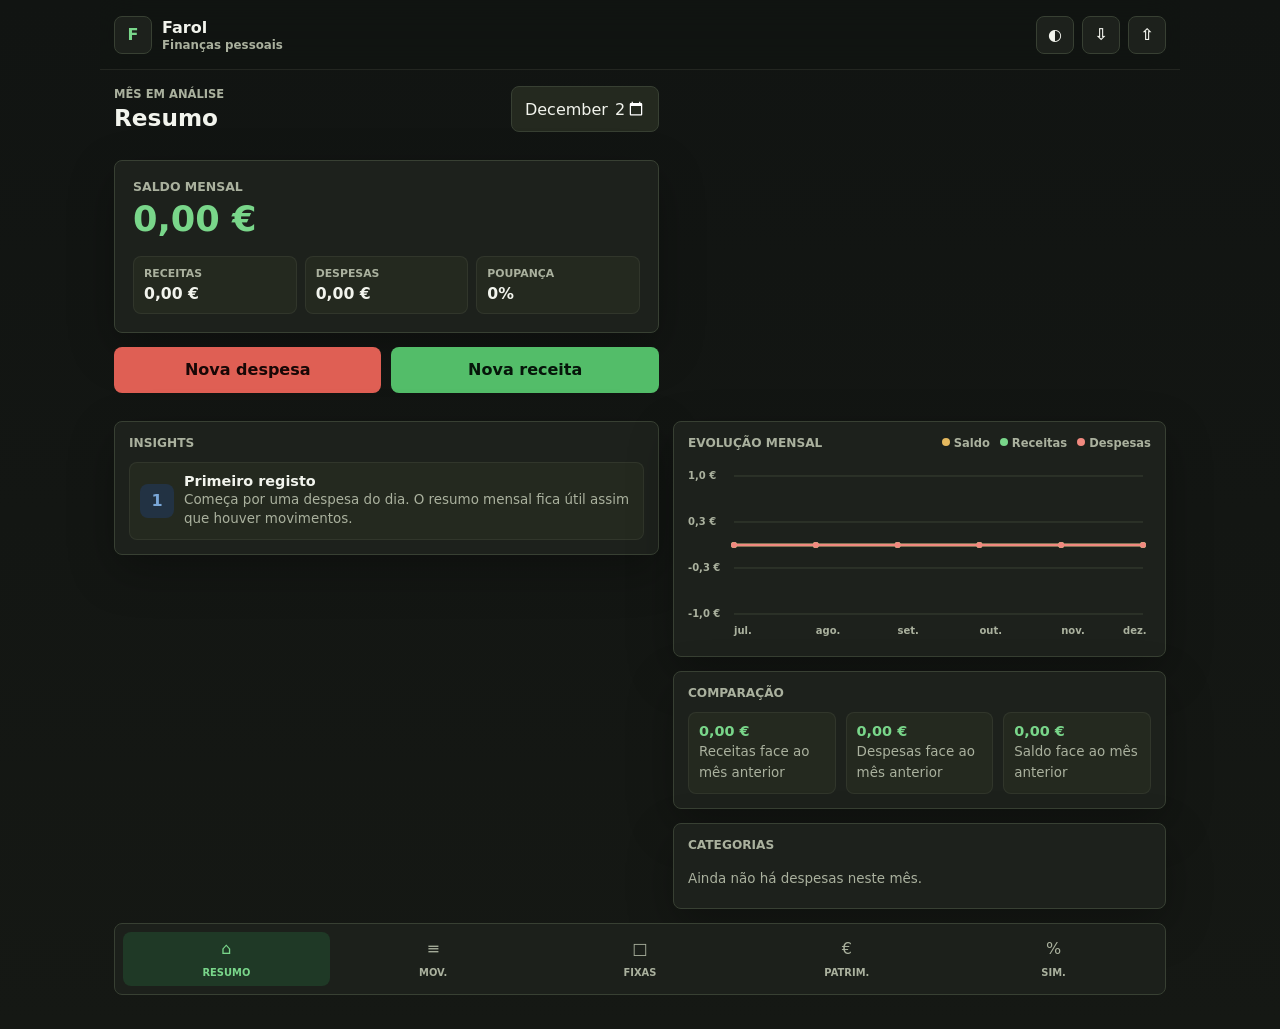
==== farol-financas-single.html @ 8cc8b047 "Add files via upload" ====
﻿<!doctype html>
<html lang="pt-PT">
  <head>
    <meta charset="utf-8" />
    <meta name="viewport" content="width=device-width, initial-scale=1, viewport-fit=cover" />
    <meta name="theme-color" content="#111412" />
    <meta name="apple-mobile-web-app-capable" content="yes" />
    <meta name="apple-mobile-web-app-title" content="Farol" />
    <meta name="apple-mobile-web-app-status-bar-style" content="black-translucent" />
    <title>Farol - Finan&ccedil;as pessoais</title>
    <style>
:root {
  color-scheme: dark;
  font-family:
    Inter, ui-sans-serif, system-ui, -apple-system, BlinkMacSystemFont, "Segoe UI",
    sans-serif;
  --bg: #111412;
  --page: #151814;
  --surface: #1d211c;
  --surface-2: #24291f;
  --surface-3: #2e3428;
  --border: #384033;
  --text: #f2f4ed;
  --muted: #aab19e;
  --faint: #757f6a;
  --success: #79d68a;
  --success-strong: #53bd69;
  --success-soft: #1f3926;
  --danger: #f1897f;
  --danger-strong: #df5f54;
  --danger-soft: #452724;
  --amber: #e4b85e;
  --amber-soft: #3c321f;
  --blue: #7aa7d8;
  --blue-soft: #223243;
  --shadow: 0 16px 46px rgb(0 0 0 / 0.28);
  --radius: 8px;
}

:root[data-theme="light"] {
  color-scheme: light;
  --bg: #f5f1e8;
  --page: #fbf8f1;
  --surface: #ffffff;
  --surface-2: #f0eadf;
  --surface-3: #e7dfd1;
  --border: #d8cfbf;
  --text: #20251f;
  --muted: #6a705f;
  --faint: #8c927f;
  --success: #176b3a;
  --success-strong: #0f7f3f;
  --success-soft: #e3f2e5;
  --danger: #a9372e;
  --danger-strong: #c2463b;
  --danger-soft: #f7dedb;
  --amber: #90640e;
  --amber-soft: #f5e7c8;
  --blue: #246393;
  --blue-soft: #dceaf5;
  --shadow: 0 12px 34px rgb(72 54 27 / 0.13);
}

* {
  box-sizing: border-box;
}

html {
  background: var(--bg);
}

body {
  min-height: 100vh;
  margin: 0;
  background: linear-gradient(180deg, var(--bg), var(--page));
  color: var(--text);
}

button,
input,
select {
  font: inherit;
}

button,
label,
select {
  -webkit-tap-highlight-color: transparent;
}

button {
  cursor: pointer;
}

button:disabled {
  cursor: not-allowed;
  opacity: 0.55;
}

h1,
h2,
p {
  margin-top: 0;
}

.app {
  width: min(1080px, 100%);
  min-height: 100vh;
  margin: 0 auto;
  padding: 0 14px calc(92px + env(safe-area-inset-bottom));
}

.topbar {
  position: sticky;
  top: 0;
  z-index: 20;
  display: flex;
  align-items: center;
  justify-content: space-between;
  gap: 12px;
  min-height: 70px;
  margin: 0 -14px;
  padding: calc(10px + env(safe-area-inset-top)) 14px 10px;
  border-bottom: 1px solid rgb(128 138 116 / 0.16);
  background: color-mix(in srgb, var(--bg) 90%, transparent);
  backdrop-filter: blur(18px);
}

.brand {
  display: inline-flex;
  align-items: center;
  gap: 10px;
  max-width: 62%;
  border: 0;
  background: transparent;
  color: var(--text);
  padding: 0;
  text-align: left;
}

.brand-mark {
  display: grid;
  width: 38px;
  height: 38px;
  flex: 0 0 auto;
  place-items: center;
  border: 1px solid var(--border);
  border-radius: 8px;
  background: var(--surface);
  color: var(--success);
  font-weight: 900;
}

.brand strong,
.brand small {
  display: block;
  overflow: hidden;
  text-overflow: ellipsis;
  white-space: nowrap;
}

.brand strong {
  font-size: 1rem;
}

.brand small {
  margin-top: 1px;
  color: var(--muted);
  font-size: 0.74rem;
  font-weight: 700;
}

.top-actions {
  display: flex;
  gap: 8px;
  align-items: center;
}

.icon-button {
  display: inline-grid;
  width: 38px;
  height: 38px;
  place-items: center;
  border: 1px solid var(--border);
  border-radius: 8px;
  background: var(--surface);
  color: var(--text);
  font-size: 1rem;
  font-weight: 900;
}

.file-button {
  cursor: pointer;
}

.file-button input {
  display: none;
}

.view {
  display: none;
  padding-top: 16px;
}

.view.active {
  display: block;
}

.month-strip,
.section-title {
  display: flex;
  align-items: end;
  justify-content: space-between;
  gap: 14px;
  margin-bottom: 14px;
}

.section-title {
  display: block;
}

.overline {
  margin-bottom: 4px;
  color: var(--muted);
  font-size: 0.72rem;
  font-weight: 900;
  letter-spacing: 0;
  text-transform: uppercase;
}

h1 {
  margin-bottom: 0;
  font-size: 1.45rem;
  line-height: 1.15;
  letter-spacing: 0;
}

h2 {
  margin-bottom: 0;
  color: var(--muted);
  font-size: 0.76rem;
  font-weight: 900;
  letter-spacing: 0;
  text-transform: uppercase;
}

input,
select {
  width: 100%;
  min-height: 46px;
  border: 1px solid var(--border);
  border-radius: 8px;
  background: var(--surface-2);
  color: var(--text);
  padding: 0 12px;
  outline: none;
}

input:focus,
select:focus {
  border-color: var(--success);
  box-shadow: 0 0 0 3px color-mix(in srgb, var(--success) 22%, transparent);
}

label {
  display: grid;
  gap: 7px;
  color: var(--muted);
  font-size: 0.74rem;
  font-weight: 900;
  letter-spacing: 0;
  text-transform: uppercase;
}

#monthPicker {
  width: 148px;
}

.balance-panel,
.panel {
  border: 1px solid var(--border);
  border-radius: var(--radius);
  background: var(--surface);
  box-shadow: var(--shadow);
}

.balance-panel {
  padding: 18px;
}

.balance-panel > p {
  margin-bottom: 7px;
  color: var(--muted);
  font-size: 0.78rem;
  font-weight: 900;
  text-transform: uppercase;
}

.balance-panel > strong {
  display: block;
  margin-bottom: 18px;
  font-size: 2.2rem;
  line-height: 1.05;
  font-variant-numeric: tabular-nums;
}

.summary-grid {
  display: grid;
  grid-template-columns: repeat(3, minmax(0, 1fr));
  gap: 8px;
}

.summary-grid.two {
  grid-template-columns: repeat(2, minmax(0, 1fr));
}

.summary-grid article {
  min-width: 0;
  border: 1px solid rgb(128 138 116 / 0.14);
  border-radius: 8px;
  background: var(--surface-2);
  padding: 10px;
}

.summary-grid span {
  display: block;
  margin-bottom: 4px;
  color: var(--muted);
  font-size: 0.68rem;
  font-weight: 900;
  text-transform: uppercase;
}

.summary-grid strong {
  display: block;
  overflow-wrap: anywhere;
  font-size: 0.98rem;
  font-variant-numeric: tabular-nums;
}

.quick-actions {
  display: grid;
  grid-template-columns: 1fr 1fr;
  gap: 10px;
  margin: 12px 0 14px;
}

.primary-button,
.small-button {
  min-height: 46px;
  border: 1px solid transparent;
  border-radius: 8px;
  background: var(--text);
  color: var(--bg);
  padding: 0 14px;
  font-weight: 900;
}

.primary-button.danger {
  background: var(--danger-strong);
  color: #180706;
}

.primary-button.success {
  background: var(--success-strong);
  color: #06150a;
}

:root[data-theme="light"] .primary-button.danger,
:root[data-theme="light"] .primary-button.success {
  color: #fff;
}

.small-button {
  min-height: 36px;
  background: var(--surface-2);
  color: var(--text);
  border-color: var(--border);
  font-size: 0.8rem;
}

.panel {
  margin-top: 14px;
  padding: 14px;
}

.section-head {
  display: flex;
  align-items: center;
  justify-content: space-between;
  gap: 12px;
  margin-bottom: 12px;
}

.legend {
  display: flex;
  gap: 10px;
  align-items: center;
  color: var(--muted);
  font-size: 0.72rem;
  font-weight: 800;
}

.dot {
  display: inline-block;
  width: 8px;
  height: 8px;
  margin-right: 4px;
  border-radius: 999px;
  vertical-align: 1px;
}

.dot.balance {
  background: var(--amber);
}

.dot.income {
  background: var(--success);
}

.dot.expense {
  background: var(--danger);
}

.chart-panel canvas {
  display: block;
  width: 100%;
  height: 180px;
}

#investmentChart {
  height: 210px;
}

.insight-list,
.metric-grid,
.category-list,
.fixed-list,
.simple-list,
.transaction-groups {
  display: grid;
  gap: 10px;
}

.insight-item,
.metric-card,
.category-row,
.fixed-item,
.simple-item,
.month-group {
  border: 1px solid rgb(128 138 116 / 0.14);
  border-radius: 8px;
  background: var(--surface-2);
}

.insight-item {
  display: grid;
  grid-template-columns: 34px 1fr;
  gap: 10px;
  align-items: center;
  padding: 10px;
}

.insight-item .badge {
  display: grid;
  width: 34px;
  height: 34px;
  place-items: center;
  border-radius: 8px;
  background: var(--blue-soft);
  color: var(--blue);
  font-weight: 900;
}

.insight-item strong,
.metric-card strong {
  display: block;
  margin-bottom: 2px;
  font-size: 0.9rem;
}

.insight-item p,
.metric-card span,
.empty {
  margin-bottom: 0;
  color: var(--muted);
  font-size: 0.84rem;
  line-height: 1.4;
}

.metric-grid {
  grid-template-columns: repeat(3, minmax(0, 1fr));
}

.metric-card {
  padding: 10px;
}

.metric-card strong {
  overflow-wrap: anywhere;
  font-variant-numeric: tabular-nums;
}

.category-row {
  padding: 10px;
}

.category-meta,
.row-line {
  display: flex;
  justify-content: space-between;
  gap: 12px;
  align-items: center;
}

.category-meta strong,
.row-line strong {
  min-width: 0;
  overflow: hidden;
  text-overflow: ellipsis;
  white-space: nowrap;
}

.category-meta span,
.row-line span {
  color: var(--muted);
  white-space: nowrap;
  font-variant-numeric: tabular-nums;
}

.bar {
  height: 8px;
  margin-top: 8px;
  overflow: hidden;
  border-radius: 999px;
  background: var(--surface-3);
}

.bar div {
  height: 100%;
  border-radius: inherit;
  background: var(--danger);
}

.month-group {
  padding: 12px;
}

.month-group h3 {
  margin: 0 0 8px;
  font-size: 0.92rem;
}

.transaction {
  display: grid;
  grid-template-columns: 1fr auto;
  gap: 8px 12px;
  align-items: center;
  padding: 11px 0;
  border-top: 1px solid rgb(128 138 116 / 0.14);
}

.transaction:first-of-type {
  border-top: 0;
}

.transaction-title {
  min-width: 0;
}

.transaction-title strong {
  display: block;
  overflow: hidden;
  text-overflow: ellipsis;
  white-space: nowrap;
}

.transaction-title span {
  display: block;
  margin-top: 3px;
  color: var(--muted);
  font-size: 0.78rem;
}

.amount {
  font-weight: 900;
  white-space: nowrap;
  font-variant-numeric: tabular-nums;
}

.income {
  color: var(--success);
}

.expense {
  color: var(--danger);
}

.delete-button,
.use-button {
  grid-column: 1 / -1;
  justify-self: start;
  min-height: 32px;
  border: 1px solid var(--border);
  border-radius: 8px;
  background: var(--surface);
  color: var(--muted);
  padding: 0 10px;
  font-size: 0.76rem;
  font-weight: 900;
}

.use-button {
  color: var(--text);
}

.compact-form {
  display: grid;
  gap: 12px;
}

.field-row,
.simulator-grid {
  display: grid;
  grid-template-columns: 1fr 100px;
  gap: 10px;
}

.simulator-grid {
  grid-template-columns: 1fr 1fr;
}

.fixed-item,
.simple-item {
  display: grid;
  gap: 9px;
  padding: 11px;
}

.fixed-actions,
.item-actions {
  display: flex;
  gap: 8px;
  flex-wrap: wrap;
}

.simple-item p,
.fixed-item p {
  margin: 0;
  color: var(--muted);
  font-size: 0.82rem;
}

.movement-dialog {
  width: min(440px, calc(100% - 20px));
  max-height: min(760px, calc(100vh - 24px));
  margin: auto auto 10px;
  border: 1px solid var(--border);
  border-radius: 10px 10px 8px 8px;
  background: var(--surface);
  color: var(--text);
  box-shadow: 0 24px 72px rgb(0 0 0 / 0.5);
}

.movement-dialog::backdrop {
  background: rgb(0 0 0 / 0.62);
  backdrop-filter: blur(4px);
}

.movement-form {
  display: grid;
  gap: 12px;
  padding: 16px;
}

.dialog-head {
  display: flex;
  justify-content: space-between;
  gap: 12px;
  align-items: start;
}

.dialog-head h2 {
  color: var(--text);
  font-size: 1.15rem;
  text-transform: none;
}

.segmented {
  display: grid;
  grid-template-columns: 1fr 1fr;
  gap: 4px;
  border-radius: 8px;
  background: var(--surface-2);
  padding: 4px;
}

.segmented button {
  min-height: 42px;
  border: 0;
  border-radius: 6px;
  background: transparent;
  color: var(--muted);
  font-weight: 900;
}

.segmented .active[data-type="expense"] {
  background: var(--danger-strong);
  color: #fff;
}

.segmented .active[data-type="income"] {
  background: var(--success-strong);
  color: #06150a;
}

:root[data-theme="light"] .segmented .active[data-type="income"] {
  color: #fff;
}

.chips {
  display: flex;
  gap: 8px;
  overflow-x: auto;
  padding-bottom: 2px;
  scrollbar-width: none;
}

.chips::-webkit-scrollbar {
  display: none;
}

.chip {
  min-height: 34px;
  flex: 0 0 auto;
  border: 1px solid var(--border);
  border-radius: 8px;
  background: var(--surface-2);
  color: var(--text);
  padding: 0 10px;
  font-size: 0.78rem;
  font-weight: 900;
}

.chip.active {
  border-color: var(--success);
  background: var(--success-soft);
}

.bottom-nav {
  position: fixed;
  right: 0;
  bottom: 0;
  left: 0;
  z-index: 18;
  display: grid;
  grid-template-columns: repeat(5, 1fr);
  width: min(1080px, 100%);
  margin: 0 auto;
  border-top: 1px solid var(--border);
  background: color-mix(in srgb, var(--surface) 94%, transparent);
  padding: 8px 8px calc(8px + env(safe-area-inset-bottom));
  backdrop-filter: blur(18px);
}

.bottom-nav button {
  display: grid;
  gap: 2px;
  min-width: 0;
  min-height: 54px;
  place-items: center;
  border: 0;
  border-radius: 8px;
  background: transparent;
  color: var(--muted);
  padding: 4px 2px;
}

.bottom-nav span {
  font-size: 1rem;
  line-height: 1;
}

.bottom-nav strong {
  width: 100%;
  overflow: hidden;
  text-overflow: ellipsis;
  white-space: nowrap;
  font-size: 0.62rem;
  letter-spacing: 0;
  text-transform: uppercase;
}

.bottom-nav button.active {
  background: var(--success-soft);
  color: var(--success);
}

.empty {
  padding: 6px 0;
}

@media (max-width: 370px) {
  .app {
    padding-right: 10px;
    padding-left: 10px;
  }

  .topbar {
    margin-right: -10px;
    margin-left: -10px;
    padding-right: 10px;
    padding-left: 10px;
  }

  .summary-grid,
  .metric-grid,
  .simulator-grid {
    grid-template-columns: 1fr;
  }

  .balance-panel > strong {
    font-size: 1.75rem;
  }

  .legend {
    display: none;
  }
}

@media (min-width: 760px) {
  .app {
    padding-bottom: 34px;
  }

  .view.active {
    display: grid;
    grid-template-columns: repeat(2, minmax(0, 1fr));
    gap: 14px;
    align-items: start;
  }

  #view-dashboard.active {
    grid-template-columns: 1.05fr 0.95fr;
  }

  .month-strip,
  .section-title,
  .quick-actions,
  .balance-panel,
  .insights-panel,
  #view-dashboard .chart-panel {
    grid-column: 1;
  }

  #view-dashboard .panel:nth-of-type(n + 3) {
    grid-column: 2;
  }

  .panel,
  .balance-panel,
  .quick-actions {
    margin-top: 0;
  }

  .bottom-nav {
    position: sticky;
    bottom: auto;
    top: calc(70px + env(safe-area-inset-top));
    margin-top: 14px;
    border: 1px solid var(--border);
    border-radius: 8px;
  }
}

    </style>
  </head>
  <body>
    <main class="app">
      <header class="topbar">
        <button class="brand" data-view-target="dashboard" type="button" aria-label="Ir para o resumo">
          <span class="brand-mark" aria-hidden="true">F</span>
          <span>
            <strong>Farol</strong>
            <small>Finan&ccedil;as pessoais</small>
          </span>
        </button>

        <div class="top-actions">
          <button id="themeBtn" class="icon-button" type="button" aria-label="Alternar tema">
            <span aria-hidden="true">◐</span>
          </button>
          <button id="exportBtn" class="icon-button" type="button" aria-label="Exportar dados">
            <span aria-hidden="true">⇩</span>
          </button>
          <label class="icon-button file-button" aria-label="Importar dados">
            <span aria-hidden="true">⇧</span>
            <input id="importInput" type="file" accept="application/json" />
          </label>
        </div>
      </header>

      <section class="view active" id="view-dashboard" aria-labelledby="dashboardTitle">
        <div class="month-strip">
          <div>
            <p class="overline">M&ecirc;s em an&aacute;lise</p>
            <h1 id="dashboardTitle">Resumo</h1>
          </div>
          <input id="monthPicker" type="month" aria-label="Escolher m&ecirc;s" />
        </div>

        <section class="balance-panel" aria-label="Resumo financeiro do m&ecirc;s">
          <p>Saldo mensal</p>
          <strong id="balanceTotal">0,00 &euro;</strong>
          <div class="summary-grid">
            <article>
              <span>Receitas</span>
              <strong id="incomeTotal">0,00 &euro;</strong>
            </article>
            <article>
              <span>Despesas</span>
              <strong id="expenseTotal">0,00 &euro;</strong>
            </article>
            <article>
              <span>Poupan&ccedil;a</span>
              <strong id="savingsRate">0%</strong>
            </article>
          </div>
        </section>

        <div class="quick-actions">
          <button id="quickExpense" class="primary-button danger" type="button">Nova despesa</button>
          <button id="quickIncome" class="primary-button success" type="button">Nova receita</button>
        </div>

        <section class="panel insights-panel" aria-label="Insights autom&aacute;ticos">
          <div class="section-head">
            <h2>Insights</h2>
          </div>
          <div id="insightList" class="insight-list"></div>
        </section>

        <section class="panel chart-panel" aria-label="Evolu&ccedil;&atilde;o financeira">
          <div class="section-head">
            <h2>Evolu&ccedil;&atilde;o mensal</h2>
            <div class="legend">
              <span><i class="dot balance"></i>Saldo</span>
              <span><i class="dot income"></i>Receitas</span>
              <span><i class="dot expense"></i>Despesas</span>
            </div>
          </div>
          <canvas id="monthlyChart" height="180"></canvas>
        </section>

        <section class="panel" aria-label="Compara&ccedil;&atilde;o com meses anteriores">
          <div class="section-head">
            <h2>Compara&ccedil;&atilde;o</h2>
          </div>
          <div id="comparisonGrid" class="metric-grid"></div>
        </section>

        <section class="panel" aria-label="Categorias do m&ecirc;s">
          <div class="section-head">
            <h2>Categorias</h2>
          </div>
          <div id="categoryBreakdown" class="category-list"></div>
        </section>
      </section>

      <section class="view" id="view-transactions" aria-labelledby="transactionsTitle">
        <div class="section-title">
          <p class="overline">Hist&oacute;rico</p>
          <h1 id="transactionsTitle">Movimentos</h1>
        </div>
        <div class="panel">
          <div class="section-head">
            <h2>Por m&ecirc;s</h2>
            <button id="addFromList" class="small-button" type="button">Adicionar</button>
          </div>
          <div id="transactionGroups" class="transaction-groups"></div>
        </div>
      </section>

      <section class="view" id="view-fixed" aria-labelledby="fixedTitle">
        <div class="section-title">
          <p class="overline">Base r&aacute;pida</p>
          <h1 id="fixedTitle">Despesas fixas</h1>
        </div>
        <form id="fixedForm" class="panel compact-form">
          <div class="section-head">
            <h2>Nova despesa fixa</h2>
          </div>
          <label>
            Nome
            <input id="fixedName" autocomplete="off" placeholder="Ex.: Renda, gin&aacute;sio, Netflix" required />
          </label>
          <div class="field-row">
            <label>
              Valor
              <input id="fixedAmount" inputmode="decimal" placeholder="0,00" required />
            </label>
            <label>
              Dia
              <input id="fixedDay" type="number" min="1" max="31" value="1" required />
            </label>
          </div>
          <label>
            Categoria
            <select id="fixedCategory"></select>
          </label>
          <button class="primary-button" type="submit">Guardar fixa</button>
        </form>

        <section class="panel">
          <div class="section-head">
            <h2>Guardadas</h2>
          </div>
          <div id="fixedList" class="fixed-list"></div>
        </section>
      </section>

      <section class="view" id="view-worth" aria-labelledby="worthTitle">
        <div class="section-title">
          <p class="overline">Patrim&oacute;nio</p>
          <h1 id="worthTitle">Crescimento</h1>
        </div>

        <section class="balance-panel worth-panel">
          <p>Patrim&oacute;nio atual</p>
          <strong id="netWorthTotal">0,00 &euro;</strong>
          <div class="summary-grid two">
            <article>
              <span>Varia&ccedil;&atilde;o</span>
              <strong id="netWorthChange">0,00 &euro;</strong>
            </article>
            <article>
              <span>Registos</span>
              <strong id="netWorthCount">0</strong>
            </article>
          </div>
        </section>

        <section class="panel chart-panel" aria-label="Gr&aacute;fico de patrim&oacute;nio">
          <div class="section-head">
            <h2>Gr&aacute;fico</h2>
          </div>
          <canvas id="netWorthChart" height="180"></canvas>
        </section>

        <form id="netWorthForm" class="panel compact-form">
          <div class="section-head">
            <h2>Novo registo</h2>
          </div>
          <label>
            Valor total
            <input id="netWorthAmount" inputmode="decimal" placeholder="0,00" required />
          </label>
          <label>
            Data
            <input id="netWorthDate" type="date" required />
          </label>
          <label>
            Nota
            <input id="netWorthNote" autocomplete="off" placeholder="Ex.: fim do m&ecirc;s, ap&oacute;s poupan&ccedil;a" />
          </label>
          <button class="primary-button" type="submit">Guardar patrim&oacute;nio</button>
        </form>

        <section class="panel">
          <div class="section-head">
            <h2>Registos</h2>
          </div>
          <div id="netWorthList" class="simple-list"></div>
        </section>
      </section>

      <section class="view" id="view-simulator" aria-labelledby="simulatorTitle">
        <div class="section-title">
          <p class="overline">Investimento</p>
          <h1 id="simulatorTitle">Simulador</h1>
        </div>

        <form id="simulatorForm" class="panel compact-form simulator-grid">
          <label>
            Valor inicial
            <input id="simInitial" inputmode="decimal" value="1000" />
          </label>
          <label>
            Refor&ccedil;o
            <input id="simContribution" inputmode="decimal" value="100" />
          </label>
          <label>
            Frequ&ecirc;ncia
            <select id="simFrequency">
              <option value="daily">Todos os dias</option>
              <option value="weekly">Todas as semanas</option>
              <option value="monthly" selected>Todos os meses</option>
              <option value="yearly">Todos os anos</option>
            </select>
          </label>
          <label>
            Valoriza&ccedil;&atilde;o anual
            <input id="simReturn" inputmode="decimal" value="6" />
          </label>
          <label>
            Prazo
            <input id="simYears" type="number" min="1" max="50" value="20" />
          </label>
        </form>

        <section class="balance-panel sim-panel">
          <p>Valor estimado</p>
          <strong id="simFinal">0,00 &euro;</strong>
          <div class="summary-grid two">
            <article>
              <span>Investido</span>
              <strong id="simInvested">0,00 &euro;</strong>
            </article>
            <article>
              <span>Juros</span>
              <strong id="simInterest">0,00 &euro;</strong>
            </article>
          </div>
        </section>

        <section class="panel chart-panel" aria-label="Crescimento potencial do investimento">
          <div class="section-head">
            <h2>Crescimento potencial</h2>
          </div>
          <canvas id="investmentChart" height="210"></canvas>
        </section>
      </section>

      <dialog id="movementDialog" class="movement-dialog">
        <form id="movementForm" method="dialog" class="movement-form">
          <div class="dialog-head">
            <div>
              <p class="overline">Registo r&aacute;pido</p>
              <h2 id="movementDialogTitle">Nova despesa</h2>
            </div>
            <button id="closeMovement" class="icon-button" type="button" aria-label="Fechar">×</button>
          </div>

          <div class="segmented" role="group" aria-label="Tipo de movimento">
            <button class="active" data-type="expense" type="button">Despesa</button>
            <button data-type="income" type="button">Receita</button>
          </div>

          <label id="fixedPresetWrap">
            Usar despesa fixa
            <select id="fixedPresetSelect">
              <option value="">Escolher modelo guardado</option>
            </select>
          </label>

          <label>
            Valor
            <input id="amount" inputmode="decimal" placeholder="0,00" required />
          </label>

          <label>
            Categoria
            <select id="category"></select>
          </label>

          <div id="categoryChips" class="chips" aria-label="Categorias r&aacute;pidas"></div>

          <label>
            Descri&ccedil;&atilde;o
            <input id="description" autocomplete="off" placeholder="Ex.: Continente, renda, ordenado" />
          </label>

          <label>
            Data
            <input id="date" type="date" required />
          </label>

          <button class="primary-button" id="saveMovement" type="submit">Guardar</button>
        </form>
      </dialog>

      <nav class="bottom-nav" aria-label="Navega&ccedil;&atilde;o principal">
        <button class="active" data-view-target="dashboard" type="button">
          <span aria-hidden="true">⌂</span>
          <strong>Resumo</strong>
        </button>
        <button data-view-target="transactions" type="button">
          <span aria-hidden="true">≡</span>
          <strong>Mov.</strong>
        </button>
        <button data-view-target="fixed" type="button">
          <span aria-hidden="true">□</span>
          <strong>Fixas</strong>
        </button>
        <button data-view-target="worth" type="button">
          <span aria-hidden="true">€</span>
          <strong>Patrim.</strong>
        </button>
        <button data-view-target="simulator" type="button">
          <span aria-hidden="true">%</span>
          <strong>Sim.</strong>
        </button>
      </nav>
    </main>

    <script>
const STORAGE_KEY = "financas-pessoais-html:v1";

const expenseCategories = [
  "Supermercado",
  "Casa",
  "Renda/Prestação",
  "Transportes",
  "Restauração",
  "Saúde",
  "Lazer",
  "Educação",
  "Seguros",
  "Subscrições",
  "Outros",
];

const incomeCategories = [
  "Salário",
  "Freelance",
  "Subsídio",
  "Reembolso",
  "Juros",
  "Venda",
  "Outros",
];

const defaultData = {
  version: 2,
  transactions: [],
  fixedExpenses: [],
  netWorth: [],
  settings: {
    theme: "dark",
  },
};

const money = new Intl.NumberFormat("pt-PT", {
  style: "currency",
  currency: "EUR",
});

const compactMoney = new Intl.NumberFormat("pt-PT", {
  style: "currency",
  currency: "EUR",
  notation: "compact",
  maximumFractionDigits: 1,
});

const monthFormatter = new Intl.DateTimeFormat("pt-PT", {
  month: "long",
  year: "numeric",
});

const shortMonthFormatter = new Intl.DateTimeFormat("pt-PT", {
  month: "short",
});

let state = normalizeData(loadData());
let selectedType = "expense";
let selectedMonth = currentMonthKey();
let activeView = "dashboard";
let lastPresetId = "";

const els = {
  views: document.querySelectorAll(".view"),
  navButtons: document.querySelectorAll("[data-view-target]"),
  monthPicker: document.querySelector("#monthPicker"),
  incomeTotal: document.querySelector("#incomeTotal"),
  expenseTotal: document.querySelector("#expenseTotal"),
  balanceTotal: document.querySelector("#balanceTotal"),
  savingsRate: document.querySelector("#savingsRate"),
  insightList: document.querySelector("#insightList"),
  comparisonGrid: document.querySelector("#comparisonGrid"),
  categoryBreakdown: document.querySelector("#categoryBreakdown"),
  transactionGroups: document.querySelector("#transactionGroups"),
  monthlyChart: document.querySelector("#monthlyChart"),
  netWorthChart: document.querySelector("#netWorthChart"),
  investmentChart: document.querySelector("#investmentChart"),
  quickExpense: document.querySelector("#quickExpense"),
  quickIncome: document.querySelector("#quickIncome"),
  addFromList: document.querySelector("#addFromList"),
  movementDialog: document.querySelector("#movementDialog"),
  movementDialogTitle: document.querySelector("#movementDialogTitle"),
  movementForm: document.querySelector("#movementForm"),
  closeMovement: document.querySelector("#closeMovement"),
  amount: document.querySelector("#amount"),
  category: document.querySelector("#category"),
  categoryChips: document.querySelector("#categoryChips"),
  description: document.querySelector("#description"),
  date: document.querySelector("#date"),
  fixedPresetWrap: document.querySelector("#fixedPresetWrap"),
  fixedPresetSelect: document.querySelector("#fixedPresetSelect"),
  fixedForm: document.querySelector("#fixedForm"),
  fixedName: document.querySelector("#fixedName"),
  fixedAmount: document.querySelector("#fixedAmount"),
  fixedDay: document.querySelector("#fixedDay"),
  fixedCategory: document.querySelector("#fixedCategory"),
  fixedList: document.querySelector("#fixedList"),
  netWorthForm: document.querySelector("#netWorthForm"),
  netWorthAmount: document.querySelector("#netWorthAmount"),
  netWorthDate: document.querySelector("#netWorthDate"),
  netWorthNote: document.querySelector("#netWorthNote"),
  netWorthTotal: document.querySelector("#netWorthTotal"),
  netWorthChange: document.querySelector("#netWorthChange"),
  netWorthCount: document.querySelector("#netWorthCount"),
  netWorthList: document.querySelector("#netWorthList"),
  simInitial: document.querySelector("#simInitial"),
  simContribution: document.querySelector("#simContribution"),
  simFrequency: document.querySelector("#simFrequency"),
  simReturn: document.querySelector("#simReturn"),
  simYears: document.querySelector("#simYears"),
  simFinal: document.querySelector("#simFinal"),
  simInvested: document.querySelector("#simInvested"),
  simInterest: document.querySelector("#simInterest"),
  exportBtn: document.querySelector("#exportBtn"),
  importInput: document.querySelector("#importInput"),
  themeBtn: document.querySelector("#themeBtn"),
};

init();

function init() {
  els.monthPicker.value = selectedMonth;
  els.date.value = todayKey();
  els.netWorthDate.value = todayKey();
  applyTheme();
  bindEvents();
  render();

  if ("serviceWorker" in navigator) {
    navigator.serviceWorker.register("sw.js").catch(() => {});
  }
}

function bindEvents() {
  els.navButtons.forEach((button) => {
    button.addEventListener("click", () => switchView(button.dataset.viewTarget));
  });

  els.themeBtn.addEventListener("click", () => {
    state.settings.theme = state.settings.theme === "light" ? "dark" : "light";
    saveState();
    applyTheme();
    renderChartsSoon();
  });

  els.monthPicker.addEventListener("change", () => {
    selectedMonth = els.monthPicker.value || currentMonthKey();
    render();
  });

  els.quickExpense.addEventListener("click", () => openMovementDialog("expense"));
  els.quickIncome.addEventListener("click", () => openMovementDialog("income"));
  els.addFromList.addEventListener("click", () => openMovementDialog("expense"));

  document.querySelectorAll(".segmented button").forEach((button) => {
    button.addEventListener("click", () => setMovementType(button.dataset.type));
  });

  els.closeMovement.addEventListener("click", () => closeMovementDialog());
  els.movementDialog.addEventListener("click", (event) => {
    if (event.target === els.movementDialog) closeMovementDialog();
  });

  els.fixedPresetSelect.addEventListener("change", () => {
    const preset = state.fixedExpenses.find((item) => item.id === els.fixedPresetSelect.value);
    if (preset) fillMovementFromFixed(preset);
  });

  els.category.addEventListener("change", () => renderCategoryChips());

  els.movementForm.addEventListener("submit", (event) => {
    event.preventDefault();
    saveMovement();
  });

  els.fixedForm.addEventListener("submit", (event) => {
    event.preventDefault();
    saveFixedExpense();
  });

  els.fixedList.addEventListener("click", (event) => {
    const useId = event.target.closest("[data-use-fixed]")?.dataset.useFixed;
    const deleteId = event.target.closest("[data-delete-fixed]")?.dataset.deleteFixed;

    if (useId) {
      const fixed = state.fixedExpenses.find((item) => item.id === useId);
      if (fixed) openMovementDialog("expense", fixed);
    }

    if (deleteId) {
      state.fixedExpenses = state.fixedExpenses.filter((item) => item.id !== deleteId);
      saveAndRender();
    }
  });

  els.transactionGroups.addEventListener("click", (event) => {
    const id = event.target.closest("[data-delete-transaction]")?.dataset.deleteTransaction;
    if (!id) return;
    state.transactions = state.transactions.filter((transaction) => transaction.id !== id);
    saveAndRender();
  });

  els.netWorthForm.addEventListener("submit", (event) => {
    event.preventDefault();
    saveNetWorth();
  });

  els.netWorthList.addEventListener("click", (event) => {
    const id = event.target.closest("[data-delete-worth]")?.dataset.deleteWorth;
    if (!id) return;
    state.netWorth = state.netWorth.filter((item) => item.id !== id);
    saveAndRender();
  });

  [
    els.simInitial,
    els.simContribution,
    els.simFrequency,
    els.simReturn,
    els.simYears,
  ].forEach((input) => {
    input.addEventListener("input", renderSimulator);
    input.addEventListener("change", renderSimulator);
  });

  els.exportBtn.addEventListener("click", exportData);
  els.importInput.addEventListener("change", importData);
  window.addEventListener("resize", debounce(renderChartsSoon, 120));
}

function switchView(viewName) {
  activeView = viewName;
  els.views.forEach((view) => {
    view.classList.toggle("active", view.id === `view-${viewName}`);
  });
  els.navButtons.forEach((button) => {
    button.classList.toggle("active", button.dataset.viewTarget === viewName);
  });
  renderChartsSoon();
}

function openMovementDialog(type = "expense", fixed = null) {
  setMovementType(type);
  els.amount.value = "";
  els.description.value = "";
  els.date.value = todayKey();
  els.fixedPresetSelect.value = "";
  lastPresetId = "";

  if (fixed) {
    fillMovementFromFixed(fixed);
  } else {
    populateMovementCategories();
  }

  if (els.movementDialog.showModal) {
    els.movementDialog.showModal();
  } else {
    els.movementDialog.setAttribute("open", "");
  }

  setTimeout(() => els.amount.focus(), 80);
}

function closeMovementDialog() {
  if (els.movementDialog.close) {
    els.movementDialog.close();
  } else {
    els.movementDialog.removeAttribute("open");
  }
}

function setMovementType(type) {
  selectedType = type;
  document.querySelectorAll(".segmented button").forEach((button) => {
    button.classList.toggle("active", button.dataset.type === type);
  });
  els.movementDialogTitle.textContent = type === "income" ? "Nova receita" : "Nova despesa";
  els.fixedPresetWrap.hidden = type === "income";
  populateMovementCategories();
}

function populateMovementCategories() {
  const categories = getCategories(selectedType);
  els.category.innerHTML = categories
    .map((category) => `<option value="${escapeHtml(category)}">${escapeHtml(category)}</option>`)
    .join("");

  if (selectedType === "expense" && !categories.includes(els.category.value)) {
    els.category.value = "Supermercado";
  }

  if (selectedType === "income" && !categories.includes(els.category.value)) {
    els.category.value = "Salário";
  }

  renderCategoryChips();
}

function renderCategoryChips() {
  const categories = getCategories(selectedType).slice(0, 7);
  els.categoryChips.innerHTML = categories
    .map(
      (category) => `
        <button class="chip ${category === els.category.value ? "active" : ""}" type="button" data-category="${escapeHtml(category)}">
          ${escapeHtml(category)}
        </button>
      `,
    )
    .join("");

  els.categoryChips.querySelectorAll("[data-category]").forEach((button) => {
    button.addEventListener("click", () => {
      els.category.value = button.dataset.category;
      renderCategoryChips();
    });
  });
}

function fillMovementFromFixed(fixed) {
  lastPresetId = fixed.id;
  els.amount.value = formatInputAmount(fixed.amount);
  els.category.value = fixed.category;
  els.description.value = fixed.name;
  els.date.value = dateForFixedDay(fixed.day);
  els.fixedPresetSelect.value = fixed.id;
  populateMovementCategories();
  els.category.value = fixed.category;
  renderCategoryChips();
}

function saveMovement() {
  const amount = parseAmount(els.amount.value);
  if (!amount || amount <= 0) return;

  const transaction = {
    id: createId(),
    type: selectedType,
    amount,
    category: els.category.value || (selectedType === "income" ? "Outros" : "Outros"),
    description: els.description.value.trim(),
    date: els.date.value || todayKey(),
    fixedId: lastPresetId || null,
    createdAt: new Date().toISOString(),
  };

  state.transactions.unshift(transaction);
  selectedMonth = transaction.date.slice(0, 7);
  els.monthPicker.value = selectedMonth;
  closeMovementDialog();
  saveAndRender();
}

function saveFixedExpense() {
  const amount = parseAmount(els.fixedAmount.value);
  const name = els.fixedName.value.trim();
  const day = clamp(Number(els.fixedDay.value || 1), 1, 31);

  if (!name || !amount || amount <= 0) return;

  state.fixedExpenses.push({
    id: createId(),
    name,
    amount,
    day,
    category: els.fixedCategory.value || "Casa",
    createdAt: new Date().toISOString(),
  });

  els.fixedForm.reset();
  els.fixedDay.value = "1";
  saveAndRender();
}

function saveNetWorth() {
  const amount = parseAmount(els.netWorthAmount.value);
  if (!amount || amount < 0) return;

  state.netWorth.push({
    id: createId(),
    amount,
    date: els.netWorthDate.value || todayKey(),
    note: els.netWorthNote.value.trim(),
    createdAt: new Date().toISOString(),
  });

  els.netWorthAmount.value = "";
  els.netWorthNote.value = "";
  els.netWorthDate.value = todayKey();
  saveAndRender();
}

function render() {
  populateFixedCategorySelect();
  renderFixedPresetSelect();
  populateMovementCategories();
  renderDashboard();
  renderTransactions();
  renderFixedExpenses();
  renderNetWorth();
  renderSimulator();
  renderChartsSoon();
}

function renderDashboard() {
  const monthTransactions = transactionsForMonth(selectedMonth);
  const current = summarizeTransactions(monthTransactions);
  const previous = summarizeTransactions(transactionsForMonth(addMonths(selectedMonth, -1)));
  const fixedMonthly = state.fixedExpenses.reduce((sum, item) => sum + item.amount, 0);
  const savingsRate = current.income > 0 ? Math.round((current.balance / current.income) * 100) : 0;

  els.incomeTotal.textContent = money.format(current.income);
  els.expenseTotal.textContent = money.format(current.expense);
  els.balanceTotal.textContent = money.format(current.balance);
  els.savingsRate.textContent = `${savingsRate}%`;
  els.balanceTotal.className = current.balance >= 0 ? "income" : "expense";

  els.insightList.innerHTML = buildInsights(current, previous, monthTransactions, fixedMonthly)
    .map(
      (item) => `
        <article class="insight-item">
          <span class="badge">${escapeHtml(item.badge)}</span>
          <div>
            <strong>${escapeHtml(item.title)}</strong>
            <p>${escapeHtml(item.text)}</p>
          </div>
        </article>
      `,
    )
    .join("");

  renderComparison(current, previous);
  renderCategoryBreakdown(monthTransactions, current.expense);
}

function renderComparison(current, previous) {
  const items = [
    {
      label: "Receitas",
      value: current.income - previous.income,
      hint: "face ao mês anterior",
    },
    {
      label: "Despesas",
      value: current.expense - previous.expense,
      hint: "face ao mês anterior",
    },
    {
      label: "Saldo",
      value: current.balance - previous.balance,
      hint: "face ao mês anterior",
    },
  ];

  els.comparisonGrid.innerHTML = items
    .map(
      (item) => `
        <article class="metric-card">
          <strong class="${item.value >= 0 ? "income" : "expense"}">${formatDelta(item.value)}</strong>
          <span>${escapeHtml(item.label)} ${escapeHtml(item.hint)}</span>
        </article>
      `,
    )
    .join("");
}

function renderCategoryBreakdown(monthTransactions, totalExpense) {
  const totals = {};
  monthTransactions.forEach((transaction) => {
    if (transaction.type !== "expense") return;
    totals[transaction.category] = (totals[transaction.category] || 0) + transaction.amount;
  });

  const rows = Object.entries(totals).sort((a, b) => b[1] - a[1]).slice(0, 6);

  if (!rows.length) {
    els.categoryBreakdown.innerHTML = `<p class="empty">Ainda não há despesas neste mês.</p>`;
    return;
  }

  els.categoryBreakdown.innerHTML = rows
    .map(([category, amount]) => {
      const percent = totalExpense > 0 ? Math.round((amount / totalExpense) * 100) : 0;
      return `
        <article class="category-row">
          <div class="category-meta">
            <strong>${escapeHtml(category)}</strong>
            <span>${money.format(amount)}</span>
          </div>
          <div class="bar"><div style="width: ${percent}%"></div></div>
        </article>
      `;
    })
    .join("");
}

function renderTransactions() {
  const transactions = [...state.transactions].sort((a, b) => {
    const dateCompare = b.date.localeCompare(a.date);
    return dateCompare || String(b.createdAt || "").localeCompare(String(a.createdAt || ""));
  });

  if (!transactions.length) {
    els.transactionGroups.innerHTML = `<p class="empty">Ainda não há movimentos. Adiciona a primeira despesa ou receita.</p>`;
    return;
  }

  const groups = groupBy(transactions, (transaction) => transaction.date.slice(0, 7));

  els.transactionGroups.innerHTML = Object.entries(groups)
    .map(([month, items]) => {
      const summary = summarizeTransactions(items);
      return `
        <section class="month-group">
          <div class="row-line">
            <h3>${escapeHtml(formatMonth(month))}</h3>
            <span class="${summary.balance >= 0 ? "income" : "expense"}">${money.format(summary.balance)}</span>
          </div>
          ${items.map(renderTransaction).join("")}
        </section>
      `;
    })
    .join("");
}

function renderTransaction(transaction) {
  const sign = transaction.type === "income" ? "+" : "-";
  const title = transaction.description || transaction.category;
  return `
    <article class="transaction">
      <div class="transaction-title">
        <strong>${escapeHtml(title)}</strong>
        <span>${escapeHtml(transaction.category)} · ${escapeHtml(formatDate(transaction.date))}</span>
      </div>
      <div class="amount ${transaction.type === "income" ? "income" : "expense"}">${sign}${money.format(transaction.amount)}</div>
      <button class="delete-button" type="button" data-delete-transaction="${escapeHtml(transaction.id)}">Apagar</button>
    </article>
  `;
}

function renderFixedExpenses() {
  if (!state.fixedExpenses.length) {
    els.fixedList.innerHTML = `<p class="empty">Guarda aqui despesas recorrentes como renda, seguros, mensalidades ou subscrições.</p>`;
    return;
  }

  els.fixedList.innerHTML = [...state.fixedExpenses]
    .sort((a, b) => a.day - b.day || a.name.localeCompare(b.name, "pt-PT"))
    .map(
      (item) => `
        <article class="fixed-item">
          <div class="row-line">
            <strong>${escapeHtml(item.name)}</strong>
            <span>${money.format(item.amount)}</span>
          </div>
          <p>${escapeHtml(item.category)} · dia ${item.day}</p>
          <div class="fixed-actions">
            <button class="use-button" type="button" data-use-fixed="${escapeHtml(item.id)}">Usar agora</button>
            <button class="delete-button" type="button" data-delete-fixed="${escapeHtml(item.id)}">Apagar</button>
          </div>
        </article>
      `,
    )
    .join("");
}

function renderNetWorth() {
  const items = [...state.netWorth].sort((a, b) => a.date.localeCompare(b.date));
  const latest = items.at(-1);
  const previous = items.at(-2);
  const change = latest && previous ? latest.amount - previous.amount : 0;

  els.netWorthTotal.textContent = money.format(latest ? latest.amount : 0);
  els.netWorthChange.textContent = formatDelta(change);
  els.netWorthChange.className = change >= 0 ? "income" : "expense";
  els.netWorthCount.textContent = String(items.length);

  if (!items.length) {
    els.netWorthList.innerHTML = `<p class="empty">Regista o valor total das tuas poupanças e investimentos para veres a evolução.</p>`;
    return;
  }

  els.netWorthList.innerHTML = [...items]
    .reverse()
    .map(
      (item) => `
        <article class="simple-item">
          <div class="row-line">
            <strong>${money.format(item.amount)}</strong>
            <span>${escapeHtml(formatDate(item.date))}</span>
          </div>
          ${item.note ? `<p>${escapeHtml(item.note)}</p>` : ""}
          <div class="item-actions">
            <button class="delete-button" type="button" data-delete-worth="${escapeHtml(item.id)}">Apagar</button>
          </div>
        </article>
      `,
    )
    .join("");
}

function renderSimulator() {
  const result = simulateInvestment();
  els.simFinal.textContent = money.format(result.finalValue);
  els.simInvested.textContent = money.format(result.invested);
  els.simInterest.textContent = money.format(result.finalValue - result.invested);
  els.simInterest.className = result.finalValue >= result.invested ? "income" : "expense";
  drawInvestmentChart(result.points);
}

function populateFixedCategorySelect() {
  const categories = getCategories("expense");
  els.fixedCategory.innerHTML = categories
    .map((category) => `<option value="${escapeHtml(category)}">${escapeHtml(category)}</option>`)
    .join("");
}

function renderFixedPresetSelect() {
  els.fixedPresetSelect.innerHTML = [
    `<option value="">Escolher modelo guardado</option>`,
    ...state.fixedExpenses
      .slice()
      .sort((a, b) => a.name.localeCompare(b.name, "pt-PT"))
      .map((item) => `<option value="${escapeHtml(item.id)}">${escapeHtml(item.name)} · ${money.format(item.amount)}</option>`),
  ].join("");
}

function buildInsights(current, previous, monthTransactions, fixedMonthly) {
  if (!monthTransactions.length) {
    return [
      {
        badge: "1",
        title: "Primeiro registo",
        text: "Começa por uma despesa do dia. O resumo mensal fica útil assim que houver movimentos.",
      },
    ];
  }

  const insights = [];
  const savingsRate = current.income > 0 ? Math.round((current.balance / current.income) * 100) : 0;
  const categoryTotals = {};

  monthTransactions.forEach((transaction) => {
    if (transaction.type !== "expense") return;
    categoryTotals[transaction.category] = (categoryTotals[transaction.category] || 0) + transaction.amount;
  });

  const topCategory = Object.entries(categoryTotals).sort((a, b) => b[1] - a[1])[0];

  if (current.balance < 0) {
    insights.push({
      badge: "!",
      title: "Saldo negativo",
      text: "As despesas já estão acima das receitas neste mês.",
    });
  } else if (current.income > 0) {
    insights.push({
      badge: "%",
      title: "Taxa de poupança",
      text: `Estás a guardar cerca de ${savingsRate}% das receitas do mês.`,
    });
  }

  if (topCategory && current.expense > 0) {
    const share = Math.round((topCategory[1] / current.expense) * 100);
    insights.push({
      badge: "#",
      title: "Maior categoria",
      text: `${topCategory[0]} representa ${share}% das despesas registadas.`,
    });
  }

  if (previous.expense > 0) {
    const diff = current.expense - previous.expense;
    const percent = Math.round((diff / previous.expense) * 100);
    if (Math.abs(percent) >= 10) {
      insights.push({
        badge: "↕",
        title: "Variação de despesas",
        text: `As despesas estão ${percent > 0 ? "acima" : "abaixo"} do mês anterior em ${Math.abs(percent)}%.`,
      });
    }
  }

  if (fixedMonthly > 0) {
    insights.push({
      badge: "F",
      title: "Fixas mensais",
      text: `As despesas fixas guardadas somam ${money.format(fixedMonthly)} por mês.`,
    });
  }

  return insights.slice(0, 3);
}

function renderChartsSoon() {
  requestAnimationFrame(() => {
    drawMonthlyChart();
    drawNetWorthChart();
    drawInvestmentChart(simulateInvestment().points);
  });
}

function drawMonthlyChart() {
  const months = Array.from({ length: 6 }, (_, index) => addMonths(selectedMonth, index - 5));
  const data = months.map((month) => summarizeTransactions(transactionsForMonth(month)));
  const labels = months.map((month) => shortMonthFormatter.format(new Date(`${month}-01T12:00:00`)));
  const styles = getStyles();

  drawLineChart(els.monthlyChart, labels, [
    {
      label: "Saldo",
      values: data.map((item) => item.balance),
      color: styles.amber,
      fill: true,
    },
    {
      label: "Receitas",
      values: data.map((item) => item.income),
      color: styles.success,
    },
    {
      label: "Despesas",
      values: data.map((item) => item.expense),
      color: styles.danger,
    },
  ]);
}

function drawNetWorthChart() {
  const items = [...state.netWorth].sort((a, b) => a.date.localeCompare(b.date));
  const styles = getStyles();

  drawLineChart(els.netWorthChart, items.map((item) => shortDateLabel(item.date)), [
    {
      label: "Património",
      values: items.map((item) => item.amount),
      color: styles.success,
      fill: true,
    },
  ]);
}

function drawInvestmentChart(points) {
  const styles = getStyles();
  drawLineChart(els.investmentChart, points.map((point) => String(point.year)), [
    {
      label: "Valor",
      values: points.map((point) => point.value),
      color: styles.success,
      fill: true,
    },
    {
      label: "Investido",
      values: points.map((point) => point.invested),
      color: styles.blue,
    },
  ]);
}

function drawLineChart(canvas, labels, datasets) {
  const ctxData = prepareCanvas(canvas);
  if (!ctxData) return;

  const { ctx, width, height } = ctxData;
  const styles = getStyles();
  const allValues = datasets.flatMap((dataset) => dataset.values).filter(Number.isFinite);
  const hasData = labels.length && allValues.length;
  const padding = { top: 14, right: 8, bottom: 28, left: 46 };
  const plotWidth = Math.max(1, width - padding.left - padding.right);
  const plotHeight = Math.max(1, height - padding.top - padding.bottom);

  ctx.clearRect(0, 0, width, height);
  ctx.fillStyle = styles.surface;
  ctx.fillRect(0, 0, width, height);

  if (!hasData) {
    ctx.fillStyle = styles.muted;
    ctx.font = "700 13px system-ui, sans-serif";
    ctx.fillText("Sem dados suficientes", 12, 28);
    return;
  }

  let min = Math.min(...allValues, 0);
  let max = Math.max(...allValues, 0);
  if (min === max) {
    max += 1;
    min -= 1;
  }

  const range = max - min;
  const x = (index) => padding.left + (labels.length === 1 ? plotWidth / 2 : (index / (labels.length - 1)) * plotWidth);
  const y = (value) => padding.top + (1 - (value - min) / range) * plotHeight;

  ctx.strokeStyle = styles.grid;
  ctx.lineWidth = 1;
  ctx.fillStyle = styles.muted;
  ctx.font = "700 10px system-ui, sans-serif";

  for (let i = 0; i <= 3; i += 1) {
    const value = min + (range / 3) * i;
    const yy = y(value);
    ctx.beginPath();
    ctx.moveTo(padding.left, yy);
    ctx.lineTo(width - padding.right, yy);
    ctx.stroke();
    ctx.fillText(compactMoney.format(value), 0, yy + 3);
  }

  const maxLabels = width < 360 ? 3 : 6;
  const labelStep = Math.max(1, Math.ceil(labels.length / maxLabels));
  labels.forEach((label, index) => {
    if (index % labelStep !== 0 && index !== labels.length - 1) return;
    ctx.fillStyle = styles.muted;
    ctx.fillText(label, Math.min(x(index), width - 28), height - 8);
  });

  datasets.forEach((dataset) => {
    if (!dataset.values.length) return;

    ctx.beginPath();
    dataset.values.forEach((value, index) => {
      const xx = x(index);
      const yy = y(value);
      if (index === 0) ctx.moveTo(xx, yy);
      else ctx.lineTo(xx, yy);
    });

    ctx.strokeStyle = dataset.color;
    ctx.lineWidth = 2.5;
    ctx.lineJoin = "round";
    ctx.lineCap = "round";
    ctx.stroke();

    if (dataset.fill) {
      ctx.lineTo(x(dataset.values.length - 1), y(0));
      ctx.lineTo(x(0), y(0));
      ctx.closePath();
      const gradient = ctx.createLinearGradient(0, padding.top, 0, height - padding.bottom);
      gradient.addColorStop(0, `${dataset.color}55`);
      gradient.addColorStop(1, `${dataset.color}05`);
      ctx.fillStyle = gradient;
      ctx.fill();
    }

    dataset.values.forEach((value, index) => {
      ctx.beginPath();
      ctx.arc(x(index), y(value), 3, 0, Math.PI * 2);
      ctx.fillStyle = dataset.color;
      ctx.fill();
    });
  });
}

function prepareCanvas(canvas) {
  if (!canvas) return null;
  const rect = canvas.getBoundingClientRect();
  if (rect.width < 20 || rect.height < 20) return null;

  const dpr = Math.min(window.devicePixelRatio || 1, 2);
  const width = Math.round(rect.width);
  const height = Math.round(rect.height);
  canvas.width = Math.round(width * dpr);
  canvas.height = Math.round(height * dpr);
  const ctx = canvas.getContext("2d");
  ctx.setTransform(dpr, 0, 0, dpr, 0, 0);
  return { ctx, width, height };
}

function simulateInvestment() {
  const initial = Math.max(0, parseAmount(els.simInitial.value) || 0);
  const contribution = Math.max(0, parseAmount(els.simContribution.value) || 0);
  const years = clamp(Number(els.simYears.value || 1), 1, 50);
  const annualReturn = (parseAmount(els.simReturn.value) || 0) / 100;
  const monthlyRate = Math.pow(1 + annualReturn, 1 / 12) - 1;
  const monthlyContribution = contributionToMonthly(contribution, els.simFrequency.value);
  const points = [{ year: 0, value: initial, invested: initial }];
  let value = initial;
  let invested = initial;

  for (let month = 1; month <= years * 12; month += 1) {
    value = value * (1 + monthlyRate) + monthlyContribution;
    invested += monthlyContribution;

    if (month % 12 === 0) {
      points.push({
        year: month / 12,
        value,
        invested,
      });
    }
  }

  return {
    finalValue: value,
    invested,
    points,
  };
}

function contributionToMonthly(contribution, frequency) {
  const multipliers = {
    daily: 365 / 12,
    weekly: 52 / 12,
    monthly: 1,
    yearly: 1 / 12,
  };
  return contribution * (multipliers[frequency] || 1);
}

function transactionsForMonth(monthKey) {
  return state.transactions.filter((transaction) => transaction.date.slice(0, 7) === monthKey);
}

function summarizeTransactions(transactions) {
  const income = transactions
    .filter((transaction) => transaction.type === "income")
    .reduce((sum, transaction) => sum + transaction.amount, 0);
  const expense = transactions
    .filter((transaction) => transaction.type === "expense")
    .reduce((sum, transaction) => sum + transaction.amount, 0);

  return {
    income,
    expense,
    balance: income - expense,
  };
}

function getCategories(type) {
  const defaults = type === "income" ? incomeCategories : expenseCategories;
  const existing = state.transactions
    .filter((transaction) => transaction.type === type)
    .map((transaction) => transaction.category);
  const fixed = type === "expense" ? state.fixedExpenses.map((item) => item.category) : [];
  return [...new Set([...defaults, ...existing, ...fixed])].sort((a, b) => a.localeCompare(b, "pt-PT"));
}

function saveAndRender() {
  saveState();
  render();
}

function saveState() {
  localStorage.setItem(STORAGE_KEY, JSON.stringify(state));
}

function loadData() {
  try {
    return JSON.parse(localStorage.getItem(STORAGE_KEY)) || structuredClone(defaultData);
  } catch {
    return structuredClone(defaultData);
  }
}

function normalizeData(data) {
  const source = data && typeof data === "object" ? data : {};
  const transactions = Array.isArray(source.transactions)
    ? source.transactions
    : Array.isArray(source.movements)
      ? source.movements
      : [];

  return {
    version: 2,
    transactions: transactions.map((item) => ({
      id: item.id || createId(),
      type: item.type === "income" ? "income" : "expense",
      amount: Number(item.amount) || 0,
      category: item.category || "Outros",
      description: item.description || "",
      date: item.date || todayKey(),
      fixedId: item.fixedId || null,
      createdAt: item.createdAt || new Date().toISOString(),
    })),
    fixedExpenses: Array.isArray(source.fixedExpenses)
      ? source.fixedExpenses.map((item) => ({
          id: item.id || createId(),
          name: item.name || item.description || "Despesa fixa",
          amount: Number(item.amount) || 0,
          category: item.category || "Casa",
          day: clamp(Number(item.day || 1), 1, 31),
          createdAt: item.createdAt || new Date().toISOString(),
        }))
      : [],
    netWorth: Array.isArray(source.netWorth)
      ? source.netWorth.map((item) => ({
          id: item.id || createId(),
          amount: Number(item.amount) || 0,
          date: item.date || todayKey(),
          note: item.note || "",
          createdAt: item.createdAt || new Date().toISOString(),
        }))
      : [],
    settings: {
      theme: source.settings?.theme === "light" ? "light" : "dark",
    },
  };
}

function exportData() {
  const blob = new Blob([JSON.stringify(state, null, 2)], {
    type: "application/json",
  });
  const url = URL.createObjectURL(blob);
  const link = document.createElement("a");
  link.href = url;
  link.download = `farol-financas-${todayKey()}.json`;
  link.click();
  URL.revokeObjectURL(url);
}

function importData() {
  const file = els.importInput.files[0];
  if (!file) return;

  const reader = new FileReader();
  reader.onload = () => {
    try {
      state = normalizeData(JSON.parse(String(reader.result)));
      selectedMonth = currentMonthKey();
      els.monthPicker.value = selectedMonth;
      saveAndRender();
    } catch {
      window.alert("Não foi possível importar este ficheiro.");
    }
  };
  reader.readAsText(file);
  els.importInput.value = "";
}

function applyTheme() {
  document.documentElement.dataset.theme = state.settings.theme;
  els.themeBtn.setAttribute("aria-label", state.settings.theme === "light" ? "Ativar modo escuro" : "Ativar modo claro");
}

function getStyles() {
  const styles = getComputedStyle(document.documentElement);
  return {
    surface: styles.getPropertyValue("--surface").trim(),
    grid: styles.getPropertyValue("--border").trim(),
    muted: styles.getPropertyValue("--muted").trim(),
    success: styles.getPropertyValue("--success").trim(),
    danger: styles.getPropertyValue("--danger").trim(),
    amber: styles.getPropertyValue("--amber").trim(),
    blue: styles.getPropertyValue("--blue").trim(),
  };
}

function groupBy(items, getKey) {
  return items.reduce((groups, item) => {
    const key = getKey(item);
    groups[key] = groups[key] || [];
    groups[key].push(item);
    return groups;
  }, {});
}

function addMonths(monthKey, offset) {
  const [year, month] = monthKey.split("-").map(Number);
  const date = new Date(year, month - 1 + offset, 1, 12, 0, 0);
  return `${date.getFullYear()}-${String(date.getMonth() + 1).padStart(2, "0")}`;
}

function dateForFixedDay(day) {
  const [year, month] = selectedMonth.split("-").map(Number);
  const maxDay = new Date(year, month, 0).getDate();
  const safeDay = clamp(Number(day), 1, maxDay);
  return `${selectedMonth}-${String(safeDay).padStart(2, "0")}`;
}

function todayKey() {
  const date = new Date();
  return `${date.getFullYear()}-${String(date.getMonth() + 1).padStart(2, "0")}-${String(date.getDate()).padStart(2, "0")}`;
}

function currentMonthKey() {
  return todayKey().slice(0, 7);
}

function formatMonth(monthKey) {
  return monthFormatter.format(new Date(`${monthKey}-01T12:00:00`));
}

function formatDate(dateKey) {
  return new Intl.DateTimeFormat("pt-PT", {
    day: "2-digit",
    month: "short",
    year: "numeric",
  }).format(new Date(`${dateKey}T12:00:00`));
}

function shortDateLabel(dateKey) {
  return new Intl.DateTimeFormat("pt-PT", {
    month: "short",
    day: "2-digit",
  }).format(new Date(`${dateKey}T12:00:00`));
}

function parseAmount(value) {
  const clean = String(value || "")
    .trim()
    .replaceAll("€", "")
    .replace(/\s/g, "");

  if (!clean) return 0;

  const normalized = clean.includes(",")
    ? clean.replace(/\./g, "").replace(",", ".")
    : clean;

  return Number(normalized);
}

function formatInputAmount(value) {
  return new Intl.NumberFormat("pt-PT", {
    minimumFractionDigits: 2,
    maximumFractionDigits: 2,
  }).format(value);
}

function formatDelta(value) {
  const sign = value > 0 ? "+" : "";
  return `${sign}${money.format(value)}`;
}

function createId() {
  return crypto.randomUUID ? crypto.randomUUID() : `${Date.now()}-${Math.random().toString(16).slice(2)}`;
}

function clamp(value, min, max) {
  return Math.min(Math.max(value, min), max);
}

function escapeHtml(value) {
  return String(value)
    .replaceAll("&", "&amp;")
    .replaceAll("<", "&lt;")
    .replaceAll(">", "&gt;")
    .replaceAll('"', "&quot;")
    .replaceAll("'", "&#039;");
}

function debounce(fn, delay) {
  let timer;
  return (...args) => {
    clearTimeout(timer);
    timer = setTimeout(() => fn(...args), delay);
  };
}

    </script>
  </body>
</html>
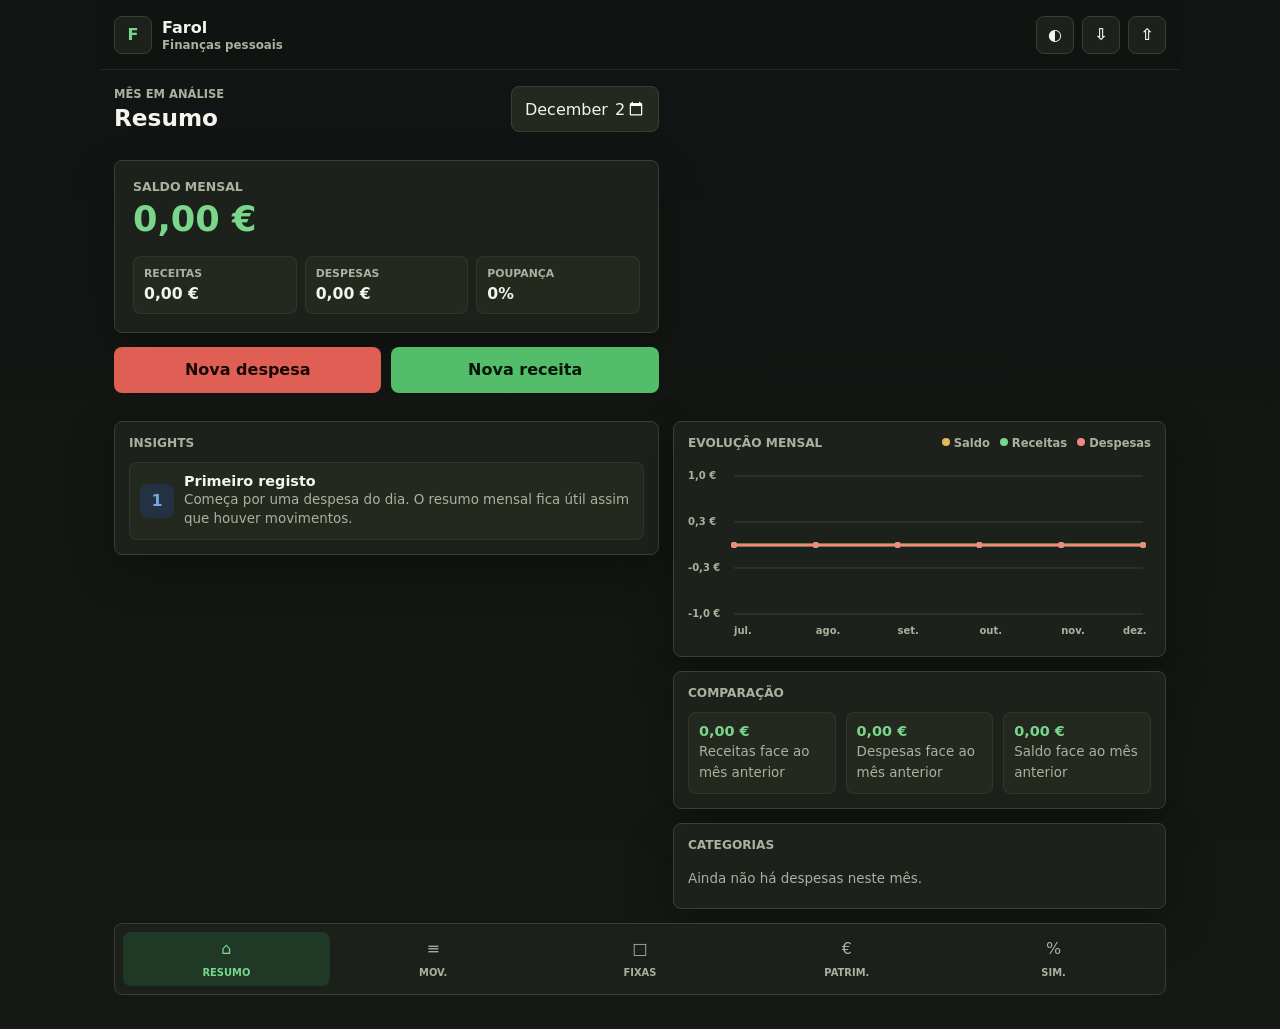
==== commit c9db7fea: "Add files via upload" ====
--- a/farol-financas-single.html
+++ b/farol-financas-single.html
@@ -2,7 +2,7 @@
 <html lang="pt-PT">
   <head>
     <meta charset="utf-8" />
-    <meta name="viewport" content="width=device-width, initial-scale=1, viewport-fit=cover" />
+    <meta name="viewport" content="width=device-width, initial-scale=1, maximum-scale=1, user-scalable=no, viewport-fit=cover" />
     <meta name="theme-color" content="#111412" />
     <meta name="apple-mobile-web-app-capable" content="yes" />
     <meta name="apple-mobile-web-app-title" content="Farol" />
@@ -74,6 +74,8 @@
   margin: 0;
   background: linear-gradient(180deg, var(--bg), var(--page));
   color: var(--text);
+  overscroll-behavior: none;
+  touch-action: manipulation;
 }
 
 button,
@@ -252,6 +254,7 @@
   border-radius: 8px;
   background: var(--surface-2);
   color: var(--text);
+  font-size: 16px;
   padding: 0 12px;
   outline: none;
 }
@@ -265,6 +268,14 @@
 label {
   display: grid;
   gap: 7px;
+  color: var(--muted);
+  font-size: 0.74rem;
+  font-weight: 900;
+  letter-spacing: 0;
+  text-transform: uppercase;
+}
+
+.field-label {
   color: var(--muted);
   font-size: 0.74rem;
   font-weight: 900;
@@ -653,7 +664,7 @@
 
 .movement-dialog {
   width: min(440px, calc(100% - 20px));
-  max-height: min(760px, calc(100vh - 24px));
+  max-height: min(760px, calc(100dvh - 24px));
   margin: auto auto 10px;
   border: 1px solid var(--border);
   border-radius: 10px 10px 8px 8px;
@@ -669,7 +680,7 @@
 
 .movement-form {
   display: grid;
-  gap: 12px;
+  gap: 10px;
   padding: 16px;
 }
 
@@ -718,11 +729,27 @@
   color: #fff;
 }
 
+.category-picker {
+  display: grid;
+  gap: 8px;
+}
+
+.native-category {
+  position: absolute;
+  width: 1px;
+  height: 1px;
+  min-height: 1px;
+  overflow: hidden;
+  opacity: 0;
+  pointer-events: none;
+}
+
 .chips {
   display: flex;
   gap: 8px;
   overflow-x: auto;
-  padding-bottom: 2px;
+  margin: 0 -16px;
+  padding: 0 16px 2px;
   scrollbar-width: none;
 }
 
@@ -731,20 +758,21 @@
 }
 
 .chip {
-  min-height: 34px;
+  min-height: 40px;
   flex: 0 0 auto;
   border: 1px solid var(--border);
   border-radius: 8px;
   background: var(--surface-2);
   color: var(--text);
   padding: 0 10px;
-  font-size: 0.78rem;
+  font-size: 0.86rem;
   font-weight: 900;
 }
 
 .chip.active {
   border-color: var(--success);
   background: var(--success-soft);
+  color: var(--success);
 }
 
 .bottom-nav {
@@ -1158,12 +1186,11 @@
             <input id="amount" inputmode="decimal" placeholder="0,00" required />
           </label>
 
-          <label>
-            Categoria
-            <select id="category"></select>
-          </label>
-
-          <div id="categoryChips" class="chips" aria-label="Categorias r&aacute;pidas"></div>
+          <div class="category-picker">
+            <div class="field-label">Categoria</div>
+            <select id="category" class="native-category" aria-label="Categoria"></select>
+            <div id="categoryChips" class="chips" aria-label="Categorias r&aacute;pidas"></div>
+          </div>
 
           <label>
             Descri&ccedil;&atilde;o
@@ -1505,7 +1532,7 @@
 }
 
 function renderCategoryChips() {
-  const categories = getCategories(selectedType).slice(0, 7);
+  const categories = getCategories(selectedType);
   els.categoryChips.innerHTML = categories
     .map(
       (category) => `
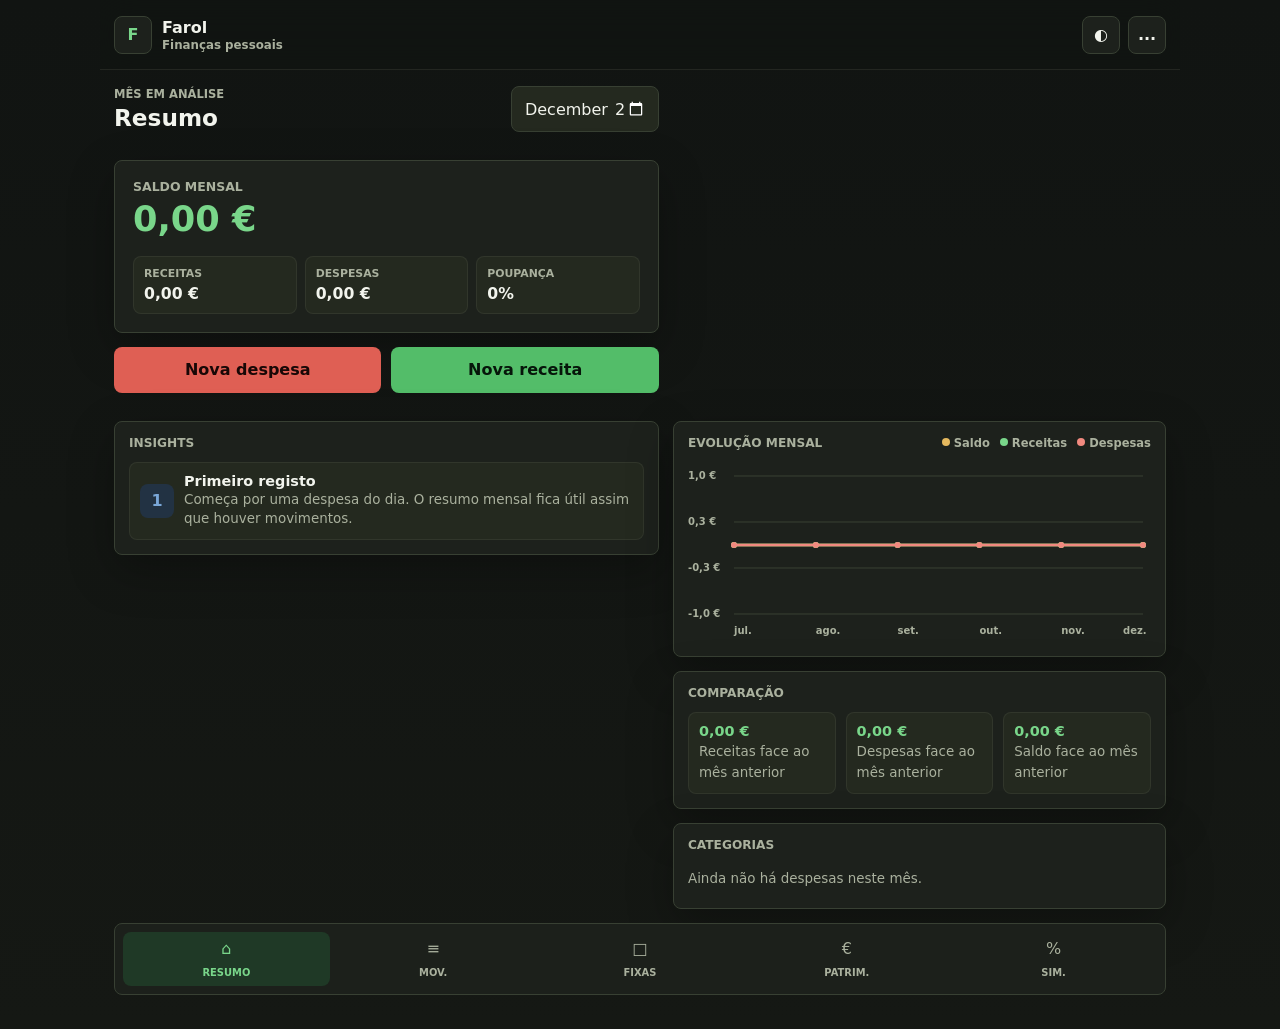
==== commit 539063f5: "Add files via upload" ====
--- a/farol-financas-single.html
+++ b/farol-financas-single.html
@@ -151,6 +151,14 @@
   background: var(--surface);
   color: var(--success);
   font-weight: 900;
+  overflow: hidden;
+}
+
+.brand-mark img,
+.logo-preview img {
+  width: 100%;
+  height: 100%;
+  object-fit: cover;
 }
 
 .brand strong,
@@ -197,6 +205,19 @@
 
 .file-button input {
   display: none;
+}
+
+.top-actions .file-button {
+  display: none;
+}
+
+.menu-button span {
+  font-size: 0;
+}
+
+.menu-button span::before {
+  content: "...";
+  font-size: 1rem;
 }
 
 .view {
@@ -671,6 +692,130 @@
   background: var(--surface);
   color: var(--text);
   box-shadow: 0 24px 72px rgb(0 0 0 / 0.5);
+}
+
+.settings-dialog {
+  width: min(520px, calc(100% - 20px));
+  max-height: min(820px, calc(100dvh - 24px));
+  margin: auto auto 10px;
+  border: 1px solid var(--border);
+  border-radius: 10px 10px 8px 8px;
+  background: var(--surface);
+  color: var(--text);
+  box-shadow: 0 24px 72px rgb(0 0 0 / 0.5);
+}
+
+.settings-dialog::backdrop {
+  background: rgb(0 0 0 / 0.62);
+  backdrop-filter: blur(4px);
+}
+
+.settings-sheet {
+  display: grid;
+  gap: 14px;
+  max-height: calc(100dvh - 42px);
+  overflow: auto;
+  padding: 16px;
+}
+
+.settings-section {
+  display: grid;
+  gap: 12px;
+  border: 1px solid rgb(128 138 116 / 0.14);
+  border-radius: 8px;
+  background: var(--surface-2);
+  padding: 12px;
+}
+
+.settings-section h3 {
+  margin: 0;
+  color: var(--muted);
+  font-size: 0.76rem;
+  font-weight: 900;
+  letter-spacing: 0;
+  text-transform: uppercase;
+}
+
+.logo-row {
+  display: grid;
+  grid-template-columns: 58px 1fr;
+  gap: 12px;
+  align-items: center;
+}
+
+.logo-preview {
+  display: grid;
+  width: 58px;
+  height: 58px;
+  place-items: center;
+  overflow: hidden;
+  border: 1px solid var(--border);
+  border-radius: 8px;
+  background: var(--surface);
+  color: var(--success);
+  font-size: 1.25rem;
+  font-weight: 900;
+}
+
+.logo-actions,
+.data-actions {
+  display: flex;
+  gap: 8px;
+  flex-wrap: wrap;
+}
+
+.secondary-action {
+  display: inline-flex;
+  align-items: center;
+  justify-content: center;
+  min-height: 40px;
+  border: 1px solid var(--border);
+  border-radius: 8px;
+  background: var(--surface);
+  color: var(--text);
+  padding: 0 12px;
+  font-size: 0.82rem;
+  font-weight: 900;
+  text-transform: none;
+}
+
+.secondary-action input {
+  display: none;
+}
+
+.custom-category-list {
+  display: grid;
+  gap: 8px;
+}
+
+.custom-category-item {
+  display: flex;
+  align-items: center;
+  justify-content: space-between;
+  gap: 10px;
+  border: 1px solid var(--border);
+  border-radius: 8px;
+  background: var(--surface);
+  padding: 8px 10px;
+}
+
+.custom-category-item span {
+  min-width: 0;
+  overflow: hidden;
+  text-overflow: ellipsis;
+  white-space: nowrap;
+  font-weight: 800;
+}
+
+.custom-category-item button {
+  min-height: 30px;
+  border: 1px solid var(--border);
+  border-radius: 8px;
+  background: var(--surface-2);
+  color: var(--muted);
+  padding: 0 9px;
+  font-size: 0.76rem;
+  font-weight: 900;
 }
 
 .movement-dialog::backdrop {
@@ -907,10 +1052,10 @@
     <main class="app">
       <header class="topbar">
         <button class="brand" data-view-target="dashboard" type="button" aria-label="Ir para o resumo">
-          <span class="brand-mark" aria-hidden="true">F</span>
+          <span id="brandLogo" class="brand-mark" aria-hidden="true">F</span>
           <span>
-            <strong>Farol</strong>
-            <small>Finan&ccedil;as pessoais</small>
+            <strong id="brandTitle">Farol</strong>
+            <small id="brandSubtitle">Finan&ccedil;as pessoais</small>
           </span>
         </button>
 
@@ -918,7 +1063,7 @@
           <button id="themeBtn" class="icon-button" type="button" aria-label="Alternar tema">
             <span aria-hidden="true">◐</span>
           </button>
-          <button id="exportBtn" class="icon-button" type="button" aria-label="Exportar dados">
+          <button id="settingsBtn" class="icon-button menu-button" type="button" aria-label="Abrir defini&ccedil;&otilde;es">
             <span aria-hidden="true">⇩</span>
           </button>
           <label class="icon-button file-button" aria-label="Importar dados">
@@ -1206,6 +1351,70 @@
         </form>
       </dialog>
 
+      <dialog id="settingsDialog" class="settings-dialog">
+        <section class="settings-sheet" aria-labelledby="settingsTitle">
+          <div class="dialog-head">
+            <div>
+              <p class="overline">Personaliza&ccedil;&atilde;o</p>
+              <h2 id="settingsTitle">Defini&ccedil;&otilde;es</h2>
+            </div>
+            <button id="closeSettings" class="icon-button" type="button" aria-label="Fechar">x</button>
+          </div>
+
+          <div class="settings-section">
+            <h3>Topo da app</h3>
+            <label>
+              Nome
+              <input id="appTitleInput" autocomplete="off" maxlength="24" />
+            </label>
+            <label>
+              Subt&iacute;tulo
+              <input id="appSubtitleInput" autocomplete="off" maxlength="34" />
+            </label>
+            <div class="logo-row">
+              <div id="logoPreview" class="logo-preview" aria-hidden="true">F</div>
+              <div class="logo-actions">
+                <label class="secondary-action">
+                  Escolher foto
+                  <input id="logoInput" type="file" accept="image/*" />
+                </label>
+                <button id="removeLogoBtn" class="secondary-action" type="button">Remover foto</button>
+              </div>
+            </div>
+          </div>
+
+          <div class="settings-section">
+            <h3>Categorias</h3>
+            <div class="field-row">
+              <label>
+                Tipo
+                <select id="categoryTypeInput">
+                  <option value="expense">Despesa</option>
+                  <option value="income">Receita</option>
+                </select>
+              </label>
+              <label>
+                Nova
+                <input id="customCategoryInput" autocomplete="off" placeholder="Ex.: Animais" />
+              </label>
+            </div>
+            <button id="addCategoryBtn" class="primary-button" type="button">Adicionar categoria</button>
+            <div id="customCategoryList" class="custom-category-list"></div>
+          </div>
+
+          <div class="settings-section">
+            <h3>Dados</h3>
+            <div class="data-actions">
+              <button id="settingsExportBtn" class="secondary-action" type="button">Exportar dados</button>
+              <label class="secondary-action">
+                Importar dados
+                <input id="settingsImportInput" type="file" accept="application/json" />
+              </label>
+            </div>
+          </div>
+        </section>
+      </dialog>
+
       <nav class="bottom-nav" aria-label="Navega&ccedil;&atilde;o principal">
         <button class="active" data-view-target="dashboard" type="button">
           <span aria-hidden="true">⌂</span>
@@ -1264,6 +1473,11 @@
   netWorth: [],
   settings: {
     theme: "dark",
+    appTitle: "Farol",
+    appSubtitle: "Finan\u00e7as pessoais",
+    logoDataUrl: "",
+    customExpenseCategories: [],
+    customIncomeCategories: [],
   },
 };
 
@@ -1309,6 +1523,9 @@
   monthlyChart: document.querySelector("#monthlyChart"),
   netWorthChart: document.querySelector("#netWorthChart"),
   investmentChart: document.querySelector("#investmentChart"),
+  brandLogo: document.querySelector("#brandLogo"),
+  brandTitle: document.querySelector("#brandTitle"),
+  brandSubtitle: document.querySelector("#brandSubtitle"),
   quickExpense: document.querySelector("#quickExpense"),
   quickIncome: document.querySelector("#quickIncome"),
   addFromList: document.querySelector("#addFromList"),
@@ -1345,8 +1562,20 @@
   simFinal: document.querySelector("#simFinal"),
   simInvested: document.querySelector("#simInvested"),
   simInterest: document.querySelector("#simInterest"),
-  exportBtn: document.querySelector("#exportBtn"),
-  importInput: document.querySelector("#importInput"),
+  settingsBtn: document.querySelector("#settingsBtn"),
+  settingsDialog: document.querySelector("#settingsDialog"),
+  closeSettings: document.querySelector("#closeSettings"),
+  appTitleInput: document.querySelector("#appTitleInput"),
+  appSubtitleInput: document.querySelector("#appSubtitleInput"),
+  logoInput: document.querySelector("#logoInput"),
+  logoPreview: document.querySelector("#logoPreview"),
+  removeLogoBtn: document.querySelector("#removeLogoBtn"),
+  categoryTypeInput: document.querySelector("#categoryTypeInput"),
+  customCategoryInput: document.querySelector("#customCategoryInput"),
+  addCategoryBtn: document.querySelector("#addCategoryBtn"),
+  customCategoryList: document.querySelector("#customCategoryList"),
+  exportBtn: document.querySelector("#settingsExportBtn"),
+  importInput: document.querySelector("#settingsImportInput"),
   themeBtn: document.querySelector("#themeBtn"),
 };
 
@@ -1375,6 +1604,36 @@
     saveState();
     applyTheme();
     renderChartsSoon();
+  });
+
+  els.settingsBtn.addEventListener("click", () => openSettingsDialog());
+  els.closeSettings.addEventListener("click", () => closeSettingsDialog());
+  els.settingsDialog.addEventListener("click", (event) => {
+    if (event.target === els.settingsDialog) closeSettingsDialog();
+  });
+
+  els.appTitleInput.addEventListener("input", saveBrandSettings);
+  els.appSubtitleInput.addEventListener("input", saveBrandSettings);
+  els.logoInput.addEventListener("change", handleLogoUpload);
+  els.removeLogoBtn.addEventListener("click", () => {
+    state.settings.logoDataUrl = "";
+    saveState();
+    renderBrand();
+    syncSettingsInputs();
+  });
+
+  els.categoryTypeInput.addEventListener("change", renderCustomCategories);
+  els.addCategoryBtn.addEventListener("click", addCustomCategory);
+  els.customCategoryInput.addEventListener("keydown", (event) => {
+    if (event.key === "Enter") {
+      event.preventDefault();
+      addCustomCategory();
+    }
+  });
+  els.customCategoryList.addEventListener("click", (event) => {
+    const button = event.target.closest("[data-delete-custom-category]");
+    if (!button) return;
+    deleteCustomCategory(button.dataset.deleteCustomCategory);
   });
 
   els.monthPicker.addEventListener("change", () => {
@@ -1471,6 +1730,145 @@
     button.classList.toggle("active", button.dataset.viewTarget === viewName);
   });
   renderChartsSoon();
+}
+
+function openSettingsDialog() {
+  syncSettingsInputs();
+  renderCustomCategories();
+  if (els.settingsDialog.showModal) {
+    els.settingsDialog.showModal();
+  } else {
+    els.settingsDialog.setAttribute("open", "");
+  }
+}
+
+function closeSettingsDialog() {
+  if (els.settingsDialog.close) {
+    els.settingsDialog.close();
+  } else {
+    els.settingsDialog.removeAttribute("open");
+  }
+}
+
+function renderBrand() {
+  const title = state.settings.appTitle?.trim() || "Farol";
+  const subtitle = state.settings.appSubtitle?.trim() || "Finan\u00e7as pessoais";
+  els.brandTitle.textContent = title;
+  els.brandSubtitle.textContent = subtitle;
+  document.title = `${title} - ${subtitle}`;
+
+  const fallback = escapeHtml(title.trim().charAt(0).toUpperCase() || "F");
+  const logo = state.settings.logoDataUrl;
+  const content = logo ? `<img src="${escapeHtml(logo)}" alt="" />` : fallback;
+  els.brandLogo.innerHTML = content;
+  els.logoPreview.innerHTML = content;
+}
+
+function syncSettingsInputs() {
+  if (document.activeElement !== els.appTitleInput) {
+    els.appTitleInput.value = state.settings.appTitle || "Farol";
+  }
+  if (document.activeElement !== els.appSubtitleInput) {
+    els.appSubtitleInput.value = state.settings.appSubtitle || "Finan\u00e7as pessoais";
+  }
+}
+
+function saveBrandSettings() {
+  state.settings.appTitle = els.appTitleInput.value.trim() || "Farol";
+  state.settings.appSubtitle = els.appSubtitleInput.value.trim() || "Finan\u00e7as pessoais";
+  saveState();
+  renderBrand();
+}
+
+function handleLogoUpload() {
+  const file = els.logoInput.files?.[0];
+  if (!file) return;
+
+  resizeImageFile(file)
+    .then((dataUrl) => {
+      state.settings.logoDataUrl = dataUrl;
+      saveState();
+      renderBrand();
+    })
+    .catch(() => {
+      window.alert("N\u00e3o foi poss\u00edvel usar essa imagem.");
+    })
+    .finally(() => {
+      els.logoInput.value = "";
+    });
+}
+
+function resizeImageFile(file) {
+  return new Promise((resolve, reject) => {
+    const reader = new FileReader();
+    reader.onerror = reject;
+    reader.onload = () => {
+      const img = new Image();
+      img.onerror = () => resolve(String(reader.result));
+      img.onload = () => {
+        const size = 256;
+        const canvas = document.createElement("canvas");
+        const ctx = canvas.getContext("2d");
+        const side = Math.min(img.width, img.height);
+        const sx = Math.max(0, (img.width - side) / 2);
+        const sy = Math.max(0, (img.height - side) / 2);
+        canvas.width = size;
+        canvas.height = size;
+        ctx.drawImage(img, sx, sy, side, side, 0, 0, size, size);
+        resolve(canvas.toDataURL("image/jpeg", 0.86));
+      };
+      img.src = String(reader.result);
+    };
+    reader.readAsDataURL(file);
+  });
+}
+
+function addCustomCategory() {
+  const name = els.customCategoryInput.value.trim();
+  const type = els.categoryTypeInput.value === "income" ? "income" : "expense";
+  if (!name) return;
+
+  const key = type === "income" ? "customIncomeCategories" : "customExpenseCategories";
+  const exists = getCategories(type).some(
+    (category) => category.toLocaleLowerCase("pt-PT") === name.toLocaleLowerCase("pt-PT"),
+  );
+
+  if (!exists) {
+    state.settings[key].push(name);
+    state.settings[key].sort((a, b) => a.localeCompare(b, "pt-PT"));
+  }
+
+  els.customCategoryInput.value = "";
+  saveAndRender();
+}
+
+function deleteCustomCategory(name) {
+  const type = els.categoryTypeInput.value === "income" ? "income" : "expense";
+  const key = type === "income" ? "customIncomeCategories" : "customExpenseCategories";
+  state.settings[key] = state.settings[key].filter((category) => category !== name);
+  saveAndRender();
+}
+
+function renderCustomCategories() {
+  const type = els.categoryTypeInput.value === "income" ? "income" : "expense";
+  const key = type === "income" ? "customIncomeCategories" : "customExpenseCategories";
+  const categories = state.settings[key] || [];
+
+  if (!categories.length) {
+    els.customCategoryList.innerHTML = `<p class="empty">Ainda n\u00e3o adicionaste categorias personalizadas deste tipo.</p>`;
+    return;
+  }
+
+  els.customCategoryList.innerHTML = categories
+    .map(
+      (category) => `
+        <div class="custom-category-item">
+          <span>${escapeHtml(category)}</span>
+          <button type="button" data-delete-custom-category="${escapeHtml(category)}">Apagar</button>
+        </div>
+      `,
+    )
+    .join("");
 }
 
 function openMovementDialog(type = "expense", fixed = null) {
@@ -1625,9 +2023,12 @@
 }
 
 function render() {
+  renderBrand();
+  syncSettingsInputs();
   populateFixedCategorySelect();
   renderFixedPresetSelect();
   populateMovementCategories();
+  renderCustomCategories();
   renderDashboard();
   renderTransactions();
   renderFixedExpenses();
@@ -2163,11 +2564,15 @@
 
 function getCategories(type) {
   const defaults = type === "income" ? incomeCategories : expenseCategories;
+  const custom =
+    type === "income"
+      ? state.settings.customIncomeCategories || []
+      : state.settings.customExpenseCategories || [];
   const existing = state.transactions
     .filter((transaction) => transaction.type === type)
     .map((transaction) => transaction.category);
   const fixed = type === "expense" ? state.fixedExpenses.map((item) => item.category) : [];
-  return [...new Set([...defaults, ...existing, ...fixed])].sort((a, b) => a.localeCompare(b, "pt-PT"));
+  return [...new Set([...defaults, ...custom, ...existing, ...fixed])].sort((a, b) => a.localeCompare(b, "pt-PT"));
 }
 
 function saveAndRender() {
@@ -2228,6 +2633,11 @@
       : [],
     settings: {
       theme: source.settings?.theme === "light" ? "light" : "dark",
+      appTitle: source.settings?.appTitle || "Farol",
+      appSubtitle: source.settings?.appSubtitle || "Finan\u00e7as pessoais",
+      logoDataUrl: source.settings?.logoDataUrl || "",
+      customExpenseCategories: sanitizeCategoryList(source.settings?.customExpenseCategories),
+      customIncomeCategories: sanitizeCategoryList(source.settings?.customIncomeCategories),
     },
   };
 }
@@ -2358,6 +2768,13 @@
   return `${sign}${money.format(value)}`;
 }
 
+function sanitizeCategoryList(categories) {
+  if (!Array.isArray(categories)) return [];
+  return [...new Set(categories.map((category) => String(category).trim()).filter(Boolean))].sort((a, b) =>
+    a.localeCompare(b, "pt-PT"),
+  );
+}
+
 function createId() {
   return crypto.randomUUID ? crypto.randomUUID() : `${Date.now()}-${Math.random().toString(16).slice(2)}`;
 }
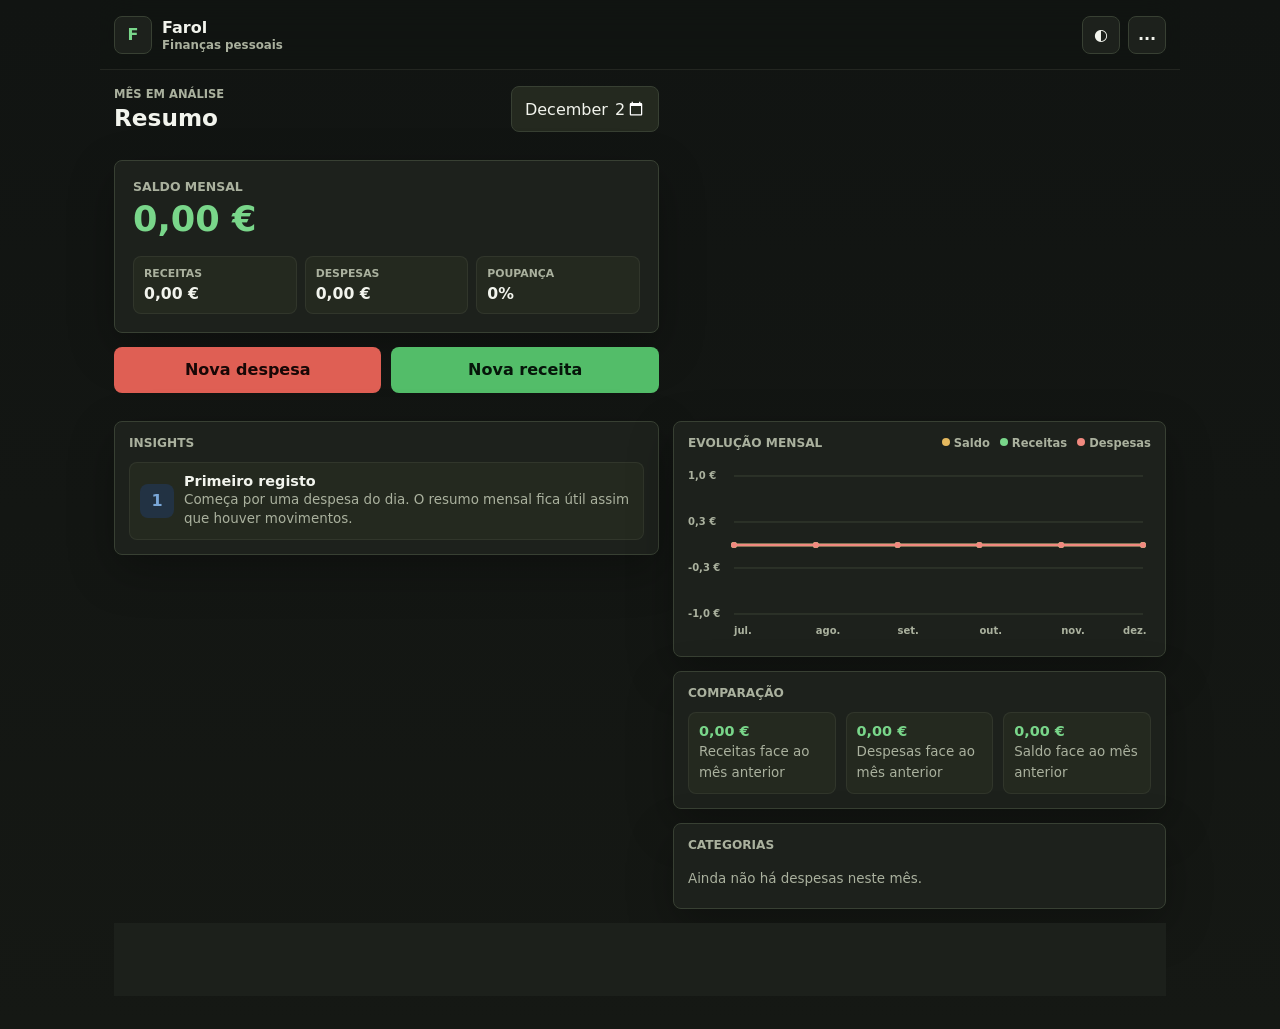
==== commit db19c59b: "Add files via upload" ====
--- a/farol-financas-single.html
+++ b/farol-financas-single.html
@@ -660,6 +660,11 @@
 
 .simulator-grid {
   grid-template-columns: 1fr 1fr;
+  border-color: color-mix(in srgb, var(--success) 45%, var(--border));
+  background:
+    linear-gradient(180deg, color-mix(in srgb, var(--success-soft) 42%, transparent), transparent),
+    var(--surface);
+  box-shadow: 0 14px 42px rgb(0 0 0 / 0.24);
 }
 
 .fixed-item,
@@ -686,7 +691,7 @@
 .movement-dialog {
   width: min(440px, calc(100% - 20px));
   max-height: min(760px, calc(100dvh - 24px));
-  margin: auto auto 10px;
+  margin: calc(12px + env(safe-area-inset-top)) auto auto;
   border: 1px solid var(--border);
   border-radius: 10px 10px 8px 8px;
   background: var(--surface);
@@ -697,7 +702,7 @@
 .settings-dialog {
   width: min(520px, calc(100% - 20px));
   max-height: min(820px, calc(100dvh - 24px));
-  margin: auto auto 10px;
+  margin: calc(12px + env(safe-area-inset-top)) auto auto;
   border: 1px solid var(--border);
   border-radius: 10px 10px 8px 8px;
   background: var(--surface);
@@ -713,7 +718,7 @@
 .settings-sheet {
   display: grid;
   gap: 14px;
-  max-height: calc(100dvh - 42px);
+  max-height: calc(100dvh - 42px - env(safe-area-inset-top));
   overflow: auto;
   padding: 16px;
 }
@@ -762,6 +767,10 @@
   display: flex;
   gap: 8px;
   flex-wrap: wrap;
+}
+
+.data-actions {
+  justify-content: center;
 }
 
 .secondary-action {
@@ -781,6 +790,40 @@
 
 .secondary-action input {
   display: none;
+}
+
+.export-action,
+.import-action {
+  min-width: 138px;
+  color: #07120a;
+}
+
+.export-action {
+  border-color: color-mix(in srgb, var(--success) 65%, transparent);
+  background: var(--success);
+}
+
+.import-action {
+  border-color: color-mix(in srgb, var(--blue) 65%, transparent);
+  background: var(--blue);
+}
+
+:root[data-theme="light"] .export-action,
+:root[data-theme="light"] .import-action {
+  color: #fff;
+}
+
+.settings-footer {
+  position: sticky;
+  bottom: -16px;
+  display: grid;
+  grid-template-columns: 1fr 1fr;
+  gap: 10px;
+  margin: 2px -16px -16px;
+  border-top: 1px solid var(--border);
+  background: color-mix(in srgb, var(--surface) 96%, transparent);
+  padding: 12px 16px calc(12px + env(safe-area-inset-bottom));
+  backdrop-filter: blur(14px);
 }
 
 .custom-category-list {
@@ -967,6 +1010,22 @@
 .bottom-nav button.active {
   background: var(--success-soft);
   color: var(--success);
+}
+
+.bottom-nav button[data-view-target="simulator"] {
+  position: relative;
+  border: 1px solid color-mix(in srgb, var(--success) 32%, transparent);
+  background: color-mix(in srgb, var(--success-soft) 55%, transparent);
+  color: var(--success);
+}
+
+.bottom-nav button[data-view-target="simulator"].active {
+  background: var(--success);
+  color: #07120a;
+}
+
+:root[data-theme="light"] .bottom-nav button[data-view-target="simulator"].active {
+  color: #fff;
 }
 
 .empty {
@@ -1276,7 +1335,7 @@
             <input id="simReturn" inputmode="decimal" value="6" />
           </label>
           <label>
-            Prazo
+            Prazo (anos)
             <input id="simYears" type="number" min="1" max="50" value="20" />
           </label>
         </form>
@@ -1405,12 +1464,17 @@
           <div class="settings-section">
             <h3>Dados</h3>
             <div class="data-actions">
-              <button id="settingsExportBtn" class="secondary-action" type="button">Exportar dados</button>
-              <label class="secondary-action">
-                Importar dados
+              <button id="settingsExportBtn" class="secondary-action export-action" type="button">Exportar Dados</button>
+              <label class="secondary-action import-action">
+                Importar Dados
                 <input id="settingsImportInput" type="file" accept="application/json" />
               </label>
             </div>
+          </div>
+
+          <div class="settings-footer">
+            <button id="cancelSettingsBtn" class="secondary-action" type="button">Cancelar</button>
+            <button id="saveSettingsBtn" class="primary-button" type="button">Gravar</button>
           </div>
         </section>
       </dialog>
@@ -1507,6 +1571,7 @@
 let selectedMonth = currentMonthKey();
 let activeView = "dashboard";
 let lastPresetId = "";
+let settingsDraft = null;
 
 const els = {
   views: document.querySelectorAll(".view"),
@@ -1565,6 +1630,8 @@
   settingsBtn: document.querySelector("#settingsBtn"),
   settingsDialog: document.querySelector("#settingsDialog"),
   closeSettings: document.querySelector("#closeSettings"),
+  cancelSettingsBtn: document.querySelector("#cancelSettingsBtn"),
+  saveSettingsBtn: document.querySelector("#saveSettingsBtn"),
   appTitleInput: document.querySelector("#appTitleInput"),
   appSubtitleInput: document.querySelector("#appSubtitleInput"),
   logoInput: document.querySelector("#logoInput"),
@@ -1607,18 +1674,19 @@
   });
 
   els.settingsBtn.addEventListener("click", () => openSettingsDialog());
-  els.closeSettings.addEventListener("click", () => closeSettingsDialog());
+  els.closeSettings.addEventListener("click", () => cancelSettingsDialog());
+  els.cancelSettingsBtn.addEventListener("click", () => cancelSettingsDialog());
+  els.saveSettingsBtn.addEventListener("click", () => saveSettingsDialog());
   els.settingsDialog.addEventListener("click", (event) => {
-    if (event.target === els.settingsDialog) closeSettingsDialog();
-  });
-
-  els.appTitleInput.addEventListener("input", saveBrandSettings);
-  els.appSubtitleInput.addEventListener("input", saveBrandSettings);
+    if (event.target === els.settingsDialog) cancelSettingsDialog();
+  });
+
+  els.appTitleInput.addEventListener("input", updateSettingsDraftFromInputs);
+  els.appSubtitleInput.addEventListener("input", updateSettingsDraftFromInputs);
   els.logoInput.addEventListener("change", handleLogoUpload);
   els.removeLogoBtn.addEventListener("click", () => {
-    state.settings.logoDataUrl = "";
-    saveState();
-    renderBrand();
+    ensureSettingsDraft();
+    settingsDraft.logoDataUrl = "";
     syncSettingsInputs();
   });
 
@@ -1733,6 +1801,7 @@
 }
 
 function openSettingsDialog() {
+  settingsDraft = cloneSettings(state.settings);
   syncSettingsInputs();
   renderCustomCategories();
   if (els.settingsDialog.showModal) {
@@ -1743,11 +1812,43 @@
 }
 
 function closeSettingsDialog() {
+  settingsDraft = null;
   if (els.settingsDialog.close) {
     els.settingsDialog.close();
   } else {
     els.settingsDialog.removeAttribute("open");
   }
+}
+
+function cancelSettingsDialog() {
+  settingsDraft = null;
+  syncSettingsInputs();
+  renderCustomCategories();
+  closeSettingsDialog();
+}
+
+function saveSettingsDialog() {
+  updateSettingsDraftFromInputs();
+  state.settings = cloneSettings(settingsDraft || state.settings);
+  saveState();
+  render();
+  closeSettingsDialog();
+}
+
+function cloneSettings(settings) {
+  return {
+    theme: settings.theme === "light" ? "light" : "dark",
+    appTitle: settings.appTitle || "Farol",
+    appSubtitle: settings.appSubtitle || "Finan\u00e7as pessoais",
+    logoDataUrl: settings.logoDataUrl || "",
+    customExpenseCategories: sanitizeCategoryList(settings.customExpenseCategories),
+    customIncomeCategories: sanitizeCategoryList(settings.customIncomeCategories),
+  };
+}
+
+function ensureSettingsDraft() {
+  if (!settingsDraft) settingsDraft = cloneSettings(state.settings);
+  return settingsDraft;
 }
 
 function renderBrand() {
@@ -1765,19 +1866,27 @@
 }
 
 function syncSettingsInputs() {
+  const source = settingsDraft || state.settings;
   if (document.activeElement !== els.appTitleInput) {
-    els.appTitleInput.value = state.settings.appTitle || "Farol";
+    els.appTitleInput.value = source.appTitle || "Farol";
   }
   if (document.activeElement !== els.appSubtitleInput) {
-    els.appSubtitleInput.value = state.settings.appSubtitle || "Finan\u00e7as pessoais";
-  }
-}
-
-function saveBrandSettings() {
-  state.settings.appTitle = els.appTitleInput.value.trim() || "Farol";
-  state.settings.appSubtitle = els.appSubtitleInput.value.trim() || "Finan\u00e7as pessoais";
-  saveState();
-  renderBrand();
+    els.appSubtitleInput.value = source.appSubtitle || "Finan\u00e7as pessoais";
+  }
+  renderSettingsLogoPreview(source);
+}
+
+function updateSettingsDraftFromInputs() {
+  const draft = ensureSettingsDraft();
+  draft.appTitle = els.appTitleInput.value.trim() || "Farol";
+  draft.appSubtitle = els.appSubtitleInput.value.trim() || "Finan\u00e7as pessoais";
+}
+
+function renderSettingsLogoPreview(settings) {
+  const title = settings.appTitle?.trim() || "Farol";
+  const fallback = escapeHtml(title.charAt(0).toUpperCase() || "F");
+  const logo = settings.logoDataUrl;
+  els.logoPreview.innerHTML = logo ? `<img src="${escapeHtml(logo)}" alt="" />` : fallback;
 }
 
 function handleLogoUpload() {
@@ -1786,9 +1895,9 @@
 
   resizeImageFile(file)
     .then((dataUrl) => {
-      state.settings.logoDataUrl = dataUrl;
-      saveState();
-      renderBrand();
+      const draft = ensureSettingsDraft();
+      draft.logoDataUrl = dataUrl;
+      renderSettingsLogoPreview(draft);
     })
     .catch(() => {
       window.alert("N\u00e3o foi poss\u00edvel usar essa imagem.");
@@ -1824,35 +1933,38 @@
 }
 
 function addCustomCategory() {
+  const draft = ensureSettingsDraft();
   const name = els.customCategoryInput.value.trim();
   const type = els.categoryTypeInput.value === "income" ? "income" : "expense";
   if (!name) return;
 
   const key = type === "income" ? "customIncomeCategories" : "customExpenseCategories";
-  const exists = getCategories(type).some(
+  const exists = getCategories(type, draft).some(
     (category) => category.toLocaleLowerCase("pt-PT") === name.toLocaleLowerCase("pt-PT"),
   );
 
   if (!exists) {
-    state.settings[key].push(name);
-    state.settings[key].sort((a, b) => a.localeCompare(b, "pt-PT"));
+    draft[key].push(name);
+    draft[key].sort((a, b) => a.localeCompare(b, "pt-PT"));
   }
 
   els.customCategoryInput.value = "";
-  saveAndRender();
+  renderCustomCategories();
 }
 
 function deleteCustomCategory(name) {
+  const draft = ensureSettingsDraft();
   const type = els.categoryTypeInput.value === "income" ? "income" : "expense";
   const key = type === "income" ? "customIncomeCategories" : "customExpenseCategories";
-  state.settings[key] = state.settings[key].filter((category) => category !== name);
-  saveAndRender();
+  draft[key] = draft[key].filter((category) => category !== name);
+  renderCustomCategories();
 }
 
 function renderCustomCategories() {
+  const source = settingsDraft || state.settings;
   const type = els.categoryTypeInput.value === "income" ? "income" : "expense";
   const key = type === "income" ? "customIncomeCategories" : "customExpenseCategories";
-  const categories = state.settings[key] || [];
+  const categories = source[key] || [];
 
   if (!categories.length) {
     els.customCategoryList.innerHTML = `<p class="empty">Ainda n\u00e3o adicionaste categorias personalizadas deste tipo.</p>`;
@@ -2562,12 +2674,12 @@
   };
 }
 
-function getCategories(type) {
+function getCategories(type, settingsOverride = state.settings) {
   const defaults = type === "income" ? incomeCategories : expenseCategories;
   const custom =
     type === "income"
-      ? state.settings.customIncomeCategories || []
-      : state.settings.customExpenseCategories || [];
+      ? settingsOverride.customIncomeCategories || []
+      : settingsOverride.customExpenseCategories || [];
   const existing = state.transactions
     .filter((transaction) => transaction.type === type)
     .map((transaction) => transaction.category);
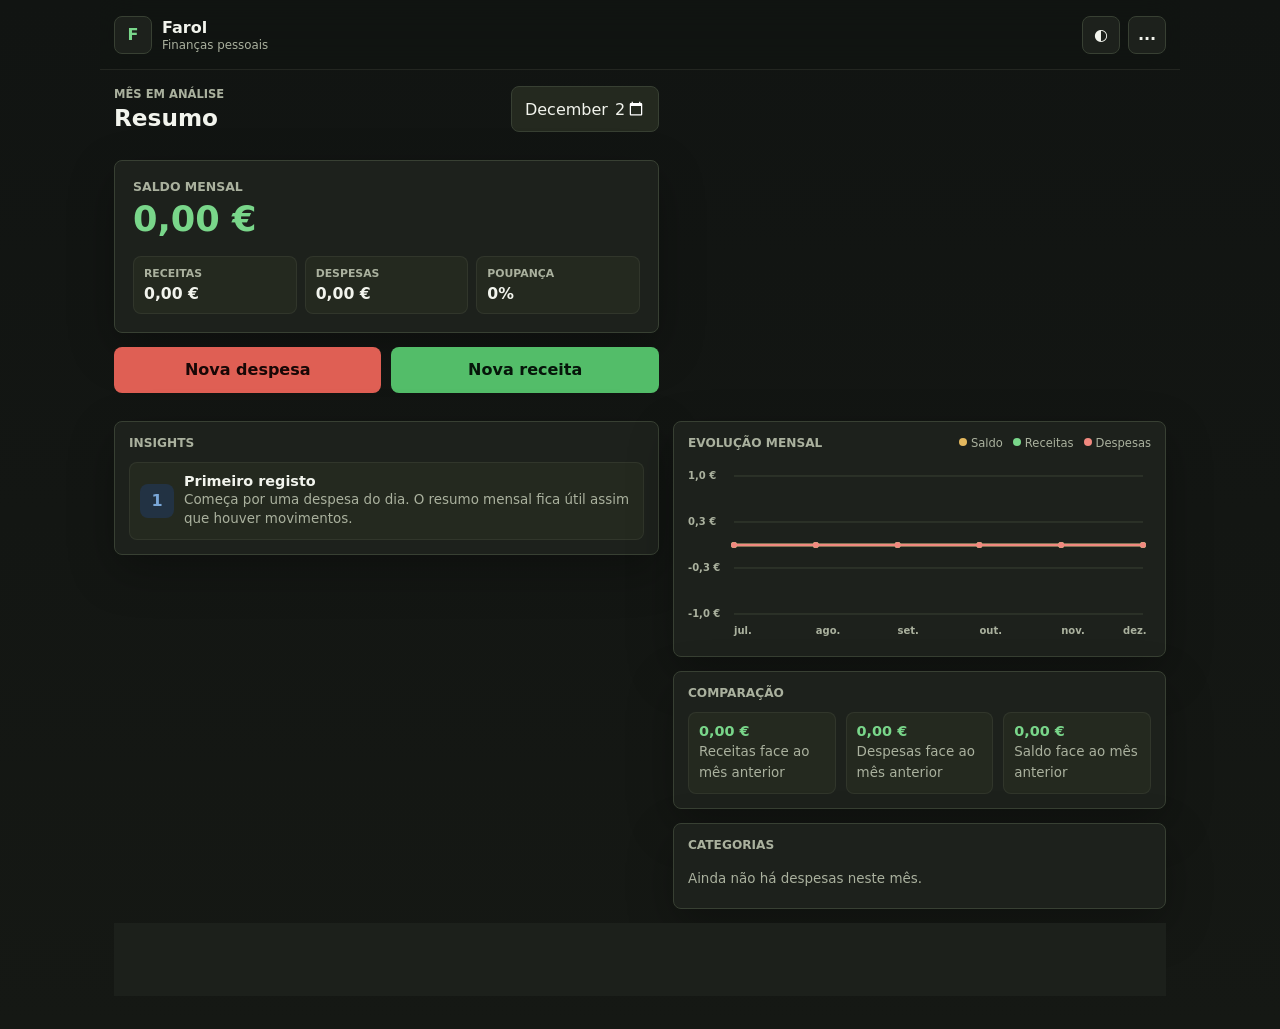
==== commit 00b3c74e: "Add files via upload" ====
--- a/farol-financas-single.html
+++ b/farol-financas-single.html
@@ -74,6 +74,7 @@
   margin: 0;
   background: linear-gradient(180deg, var(--bg), var(--page));
   color: var(--text);
+  font-weight: 400;
   overscroll-behavior: none;
   touch-action: manipulation;
 }
@@ -150,7 +151,7 @@
   border-radius: 8px;
   background: var(--surface);
   color: var(--success);
-  font-weight: 900;
+  font-weight: 700;
   overflow: hidden;
 }
 
@@ -171,13 +172,14 @@
 
 .brand strong {
   font-size: 1rem;
+  font-weight: 650;
 }
 
 .brand small {
   margin-top: 1px;
   color: var(--muted);
   font-size: 0.74rem;
-  font-weight: 700;
+  font-weight: 500;
 }
 
 .top-actions {
@@ -196,7 +198,7 @@
   background: var(--surface);
   color: var(--text);
   font-size: 1rem;
-  font-weight: 900;
+  font-weight: 650;
 }
 
 .file-button {
@@ -246,7 +248,7 @@
   margin-bottom: 4px;
   color: var(--muted);
   font-size: 0.72rem;
-  font-weight: 900;
+  font-weight: 650;
   letter-spacing: 0;
   text-transform: uppercase;
 }
@@ -254,6 +256,7 @@
 h1 {
   margin-bottom: 0;
   font-size: 1.45rem;
+  font-weight: 650;
   line-height: 1.15;
   letter-spacing: 0;
 }
@@ -262,7 +265,7 @@
   margin-bottom: 0;
   color: var(--muted);
   font-size: 0.76rem;
-  font-weight: 900;
+  font-weight: 650;
   letter-spacing: 0;
   text-transform: uppercase;
 }
@@ -291,7 +294,7 @@
   gap: 7px;
   color: var(--muted);
   font-size: 0.74rem;
-  font-weight: 900;
+  font-weight: 650;
   letter-spacing: 0;
   text-transform: uppercase;
 }
@@ -299,7 +302,7 @@
 .field-label {
   color: var(--muted);
   font-size: 0.74rem;
-  font-weight: 900;
+  font-weight: 650;
   letter-spacing: 0;
   text-transform: uppercase;
 }
@@ -324,7 +327,7 @@
   margin-bottom: 7px;
   color: var(--muted);
   font-size: 0.78rem;
-  font-weight: 900;
+  font-weight: 650;
   text-transform: uppercase;
 }
 
@@ -332,6 +335,7 @@
   display: block;
   margin-bottom: 18px;
   font-size: 2.2rem;
+  font-weight: 650;
   line-height: 1.05;
   font-variant-numeric: tabular-nums;
 }
@@ -359,7 +363,7 @@
   margin-bottom: 4px;
   color: var(--muted);
   font-size: 0.68rem;
-  font-weight: 900;
+  font-weight: 650;
   text-transform: uppercase;
 }
 
@@ -367,6 +371,7 @@
   display: block;
   overflow-wrap: anywhere;
   font-size: 0.98rem;
+  font-weight: 650;
   font-variant-numeric: tabular-nums;
 }
 
@@ -385,7 +390,7 @@
   background: var(--text);
   color: var(--bg);
   padding: 0 14px;
-  font-weight: 900;
+  font-weight: 700;
 }
 
 .primary-button.danger {
@@ -430,7 +435,7 @@
   align-items: center;
   color: var(--muted);
   font-size: 0.72rem;
-  font-weight: 800;
+  font-weight: 500;
 }
 
 .dot {
@@ -501,7 +506,7 @@
   border-radius: 8px;
   background: var(--blue-soft);
   color: var(--blue);
-  font-weight: 900;
+  font-weight: 700;
 }
 
 .insight-item strong,
@@ -509,6 +514,7 @@
   display: block;
   margin-bottom: 2px;
   font-size: 0.9rem;
+  font-weight: 650;
 }
 
 .insight-item p,
@@ -551,6 +557,7 @@
   overflow: hidden;
   text-overflow: ellipsis;
   white-space: nowrap;
+  font-weight: 600;
 }
 
 .category-meta span,
@@ -605,6 +612,7 @@
   overflow: hidden;
   text-overflow: ellipsis;
   white-space: nowrap;
+  font-weight: 600;
 }
 
 .transaction-title span {
@@ -615,7 +623,7 @@
 }
 
 .amount {
-  font-weight: 900;
+  font-weight: 700;
   white-space: nowrap;
   font-variant-numeric: tabular-nums;
 }
@@ -639,7 +647,7 @@
   color: var(--muted);
   padding: 0 10px;
   font-size: 0.76rem;
-  font-weight: 900;
+  font-weight: 650;
 }
 
 .use-button {
@@ -736,7 +744,7 @@
   margin: 0;
   color: var(--muted);
   font-size: 0.76rem;
-  font-weight: 900;
+  font-weight: 650;
   letter-spacing: 0;
   text-transform: uppercase;
 }
@@ -759,7 +767,7 @@
   background: var(--surface);
   color: var(--success);
   font-size: 1.25rem;
-  font-weight: 900;
+  font-weight: 700;
 }
 
 .logo-actions,
@@ -784,7 +792,7 @@
   color: var(--text);
   padding: 0 12px;
   font-size: 0.82rem;
-  font-weight: 900;
+  font-weight: 650;
   text-transform: none;
 }
 
@@ -847,7 +855,7 @@
   overflow: hidden;
   text-overflow: ellipsis;
   white-space: nowrap;
-  font-weight: 800;
+  font-weight: 600;
 }
 
 .custom-category-item button {
@@ -858,7 +866,7 @@
   color: var(--muted);
   padding: 0 9px;
   font-size: 0.76rem;
-  font-weight: 900;
+  font-weight: 650;
 }
 
 .movement-dialog::backdrop {
@@ -882,6 +890,7 @@
 .dialog-head h2 {
   color: var(--text);
   font-size: 1.15rem;
+  font-weight: 650;
   text-transform: none;
 }
 
@@ -900,7 +909,7 @@
   border-radius: 6px;
   background: transparent;
   color: var(--muted);
-  font-weight: 900;
+  font-weight: 650;
 }
 
 .segmented .active[data-type="expense"] {
@@ -954,7 +963,7 @@
   color: var(--text);
   padding: 0 10px;
   font-size: 0.86rem;
-  font-weight: 900;
+  font-weight: 650;
 }
 
 .chip.active {
@@ -1003,6 +1012,7 @@
   text-overflow: ellipsis;
   white-space: nowrap;
   font-size: 0.62rem;
+  font-weight: 600;
   letter-spacing: 0;
   text-transform: uppercase;
 }
